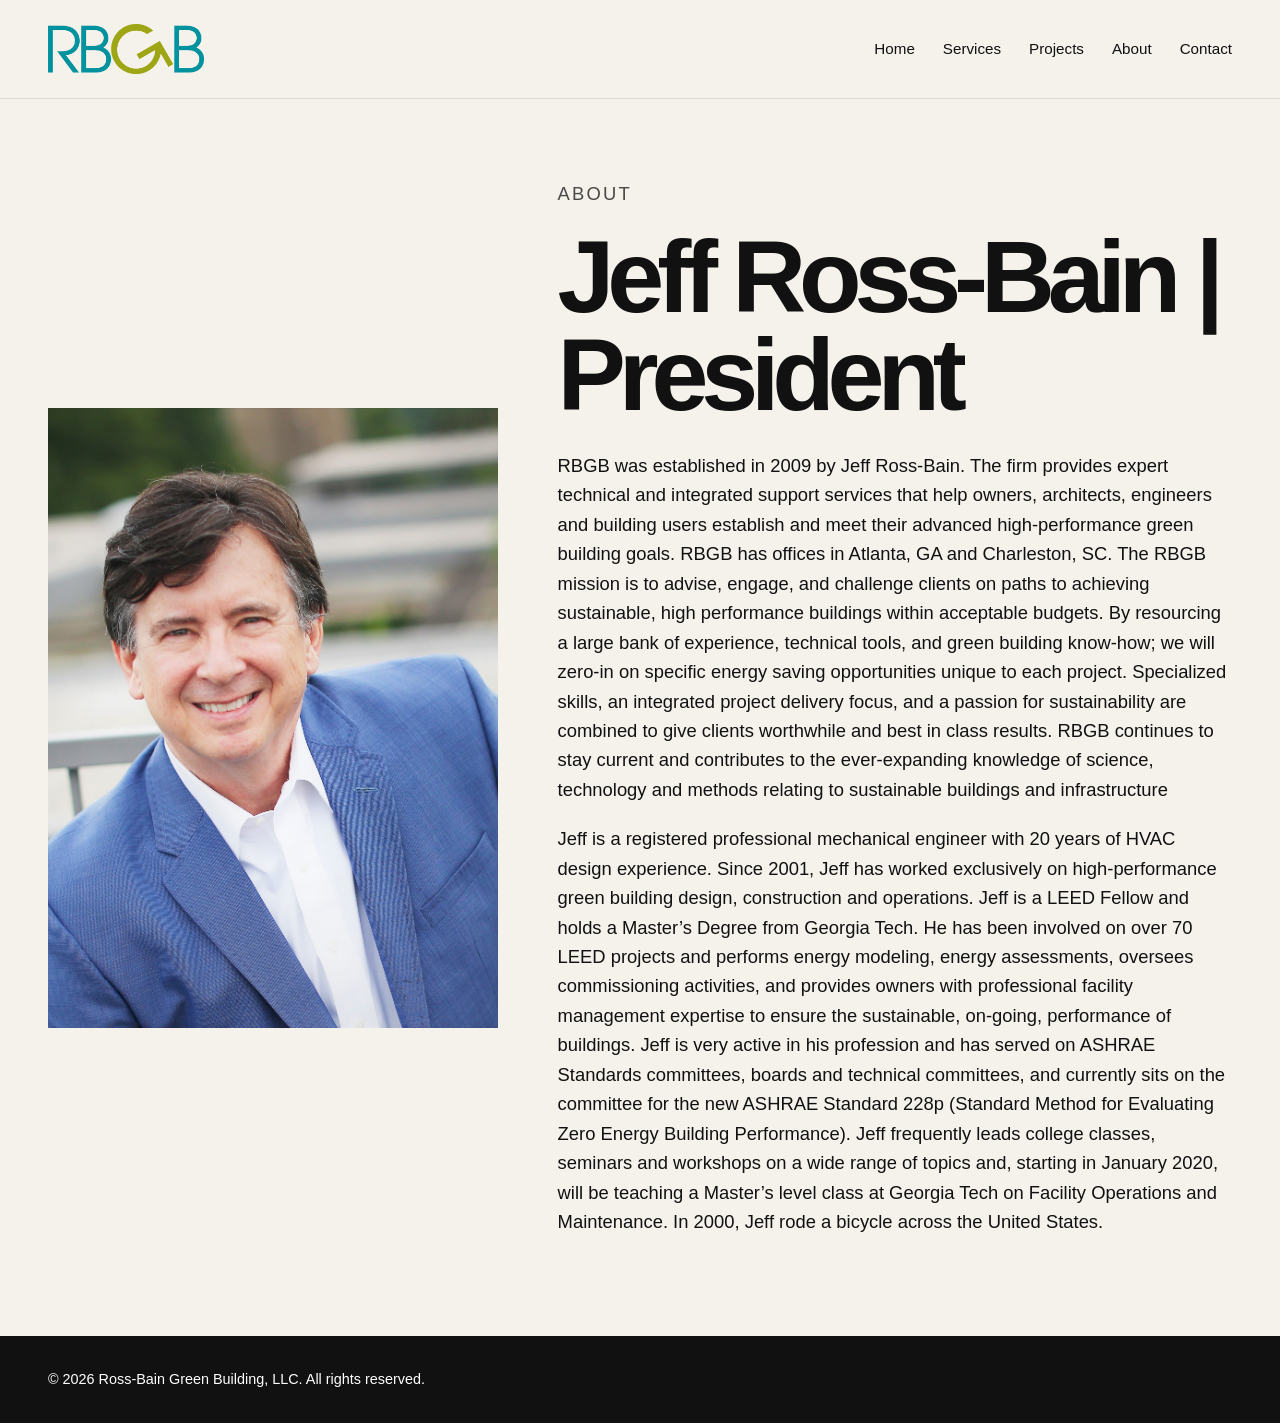
==== about.html @ 53086a94 "website v2" ====
<!DOCTYPE html>
<html lang="en">
<head>
  <meta charset="UTF-8" />
  <meta name="viewport" content="width=device-width, initial-scale=1.0" />
  <title>About | Ross-Bain Green Building, LLC</title>
  <link rel="stylesheet" href="css/style.css" />
</head>
<body>

  <header class="site-header dark-header">
    <a href="index.html" class="logo">
      <img src="assets/images/rbgb-logo.webp" alt="RBGB logo">
    </a>

    <nav class="nav">
      <a href="index.html">Home</a>

      <div class="dropdown">
        <a href="services.html">Services</a>
        <div class="dropdown-menu">
          <a href="services.html#leed">LEED Administration Plus</a>
          <a href="services.html#commissioning">Commissioning</a>
          <a href="services.html#energy-modeling">Energy Modeling</a>
          <a href="services.html#energy-audits">Energy Audits</a>
          <a href="services.html#facility-management">Sustainable Facility Management</a>
          <a href="services.html#training">Training & Workshops</a>
        </div>
      </div>

      <a href="projects.html">Projects</a>
      <a href="about.html">About</a>
      <a href="contact.html">Contact</a>
    </nav>
  </header>

  <main class="page-main">
    <section class="about-section">
      <div>
        <img src="assets/images/prof.jpg" alt="Placeholder portrait" class="about-image" />
      </div>

      <div>
        <p class="eyebrow">About</p>
        <h1>Jeff Ross-Bain | President</h1>
        <p>
          RBGB was established in 2009 by Jeff Ross-Bain. The firm provides expert technical and integrated support services that help owners, architects, engineers and building users establish and meet their advanced high-performance green building goals. RBGB has offices in Atlanta, GA and Charleston, SC.
          The RBGB mission is to advise, engage, and challenge clients on paths to achieving sustainable, high performance buildings within acceptable budgets. By resourcing a large bank of experience, technical tools, and green building know-how; we will zero-in on specific energy saving opportunities unique to each project. Specialized skills, an integrated project delivery focus, and a passion for sustainability are combined to give clients worthwhile and best in class results. RBGB continues to stay current and contributes to the ever-expanding knowledge of science, technology and methods relating to sustainable buildings and infrastructure
        </p>
        <p>
          Jeff is a registered professional mechanical engineer with 20 years of HVAC design experience.
          Since 2001, Jeff has worked exclusively on high-performance green building design, construction and operations. Jeff is a LEED Fellow and holds a Master’s Degree from Georgia Tech. He has been involved on over 70 LEED projects and performs energy modeling, energy assessments, oversees commissioning activities, and provides owners with professional facility management expertise to ensure the sustainable, on-going, performance of buildings. Jeff is very active in his profession and has served on ASHRAE Standards committees, boards and technical committees, and currently sits on the committee for the new ASHRAE Standard 228p (Standard Method for Evaluating Zero Energy Building Performance).
          Jeff frequently leads college classes, seminars and workshops on a wide range of topics and, starting in January 2020, will be teaching a Master’s level class at Georgia Tech on Facility Operations and Maintenance.
          In 2000, Jeff rode a bicycle across the United States.
        </p>
      </div>
    </section>
  </main>

  <footer>
    <p>© 2026 Ross-Bain Green Building, LLC. All rights reserved.</p>
  </footer>

</body>
</html>
---- css/style.css ----
* {
    margin: 0;
    padding: 0;
    box-sizing: border-box;
  }
  
  html {
    scroll-behavior: smooth;
  }
  
  body {
    font-family: Arial, Helvetica, sans-serif;
    color: #111;
    background: #f5f2ec;
    line-height: 1.6;
  }
  
  a {
    color: inherit;
    text-decoration: none;
  }
  
  img {
    width: 100%;
    display: block;
  }
  
  .site-header {
    position: fixed;
    top: 0;
    left: 0;
    width: 100%;
    z-index: 20;
    display: flex;
    justify-content: space-between;
    align-items: center;
    padding: 24px 48px;
    color: #fff;
    mix-blend-mode: difference;
  }
  
  .dark-header {
    position: sticky;
    color: #111;
    background: #f5f2ec;
    mix-blend-mode: normal;
    border-bottom: 1px solid rgba(0, 0, 0, 0.1);
  }
  
  .logo {
    font-size: 1rem;
    font-weight: 700;
    letter-spacing: -0.02em;
  }
  
  .nav {
    display: flex;
    align-items: center;
    gap: 28px;
    font-size: 0.95rem;
  }
  
  .nav a {
    transition: opacity 0.2s ease;
  }
  
  .nav a:hover {
    opacity: 0.6;
  }
  
  .dropdown {
    position: relative;
  }
  
  .dropdown-menu {
    position: absolute;
    top: 100%;
    left: 0;
    min-width: 260px;
    display: none;
    flex-direction: column;
    background: #111;
    color: #fff;
    padding: 16px;
    margin-top: 12px;
    gap: 10px;
    box-shadow: 0 12px 30px rgba(0,0,0,0.2);
  }
  
  .dropdown:hover .dropdown-menu {
    display: flex;
  }
  
  .dropdown-menu a {
    font-size: 0.9rem;
  }
  
  .hero-video-section {
    position: relative;
    height: 100vh;
    min-height: 700px;
    overflow: hidden;
    color: #fff;
    display: flex;
    align-items: flex-end;
  }
  
  .hero-video {
    position: absolute;
    inset: 0;
    width: 100%;
    height: 100%;
    object-fit: cover;
  }
  
  .hero-overlay {
    position: absolute;
    inset: 0;
    background: linear-gradient(
      to top,
      rgba(0, 0, 0, 0.75),
      rgba(0, 0, 0, 0.25),
      rgba(0, 0, 0, 0.2)
    );
  }
  
  .hero-content {
    position: relative;
    z-index: 2;
    max-width: 900px;
    padding: 0 48px 80px;
  }
  
  .eyebrow {
    text-transform: uppercase;
    letter-spacing: 0.12em;
    font-size: 0.8rem;
    margin-bottom: 16px;
    opacity: 0.75;
  }
  
  .hero-content h1,
  .page-hero h1,
  .about-section h1 {
    font-size: clamp(3rem, 8vw, 7.5rem);
    line-height: 0.95;
    letter-spacing: -0.07em;
    margin-bottom: 28px;
  }
  
  .hero-content p {
    max-width: 620px;
    font-size: 1.15rem;
    margin-bottom: 28px;
  }
  
  .button {
    display: inline-block;
    padding: 14px 22px;
    border: 1px solid #fff;
    border-radius: 999px;
    transition: all 0.2s ease;
  }
  
  .button:hover {
    background: #fff;
    color: #111;
  }
  
  .intro-section {
    display: grid;
    grid-template-columns: 1.3fr 1fr;
    gap: 60px;
    padding: 120px 48px;
    background: #f5f2ec;
  }
  
  .intro-section h2 {
    font-size: clamp(2.4rem, 5vw, 5.5rem);
    line-height: 0.95;
    letter-spacing: -0.06em;
  }
  
  .intro-section p {
    font-size: 1.25rem;
    max-width: 560px;
  }
  
  .feature-grid {
    display: grid;
    grid-template-columns: repeat(3, 1fr);
    gap: 1px;
    background: #111;
  }
  
  .feature-grid article {
    background: #e8e0d2;
    padding: 48px;
    min-height: 280px;
  }
  
  .feature-grid h3 {
    font-size: 1.8rem;
    margin-bottom: 16px;
    letter-spacing: -0.04em;
  }
  
  .page-main {
    padding: 80px 48px;
  }
  
  .page-hero {
    padding: 80px 0 70px;
    max-width: 1100px;
  }
  
  .services-list {
    display: grid;
    gap: 1px;
    background: #111;
  }
  
  .services-list article {
    background: #f5f2ec;
    padding: 48px 0;
    display: grid;
    grid-template-columns: 0.8fr 1.2fr;
    gap: 60px;
    border-bottom: 1px solid rgba(0,0,0,0.1);
  }
  
  .services-list h2 {
    font-size: clamp(2rem, 4vw, 4rem);
    line-height: 1;
    letter-spacing: -0.05em;
  }
  
  .services-list p {
    font-size: 1.1rem;
    max-width: 680px;
  }
  
  .project-grid {
    display: grid;
    gap: 36px;
  }
  
  .project-card {
    display: grid;
    grid-template-columns: 1.1fr 0.9fr;
    gap: 40px;
    align-items: center;
    padding-bottom: 48px;
    border-bottom: 1px solid rgba(0,0,0,0.12);
  }
  
  .project-card img {
    height: 460px;
    object-fit: cover;
  }
  
  .project-card h2 {
    font-size: clamp(2rem, 4vw, 4.5rem);
    line-height: 1;
    letter-spacing: -0.05em;
    margin-bottom: 20px;
  }
  
  .about-section {
    min-height: calc(100vh - 160px);
    display: grid;
    grid-template-columns: 0.8fr 1.2fr;
    gap: 60px;
    align-items: center;
  }
  
  .about-image {
    height: 620px;
    object-fit: cover;
  }
  
  .about-section p {
    font-size: 1.15rem;
    max-width: 700px;
    margin-bottom: 20px;
  }
  
  .contact-grid {
    display: grid;
    grid-template-columns: 0.8fr 1.2fr;
    gap: 60px;
    align-items: start;
  }
  
  .contact-grid h2 {
    font-size: 2rem;
    margin-bottom: 24px;
  }
  
  .contact-grid p {
    margin-bottom: 12px;
    font-size: 1.05rem;
  }
  
  .map-wrapper {
    overflow: hidden;
    border-radius: 24px;
  }
  
  footer {
    padding: 32px 48px;
    font-size: 0.9rem;
    background: #111;
    color: #fff;
  }
  
  @media (max-width: 900px) {
    .site-header {
      position: absolute;
      padding: 20px;
      flex-direction: column;
      align-items: flex-start;
      gap: 16px;
      mix-blend-mode: normal;
    }
  
    .nav {
      flex-wrap: wrap;
      gap: 16px;
    }
  
    .hero-content {
      padding: 0 24px 60px;
    }
  
    .intro-section,
    .services-list article,
    .project-card,
    .about-section,
    .contact-grid {
      grid-template-columns: 1fr;
    }
  
    .intro-section,
    .page-main {
      padding-left: 24px;
      padding-right: 24px;
    }
  
    .feature-grid {
      grid-template-columns: 1fr;
    }
  
    .project-card img,
    .about-image {
      height: 340px;
    }
  }

  .logo img {
    height: 50px;
    width: auto;
    display: block;
  }
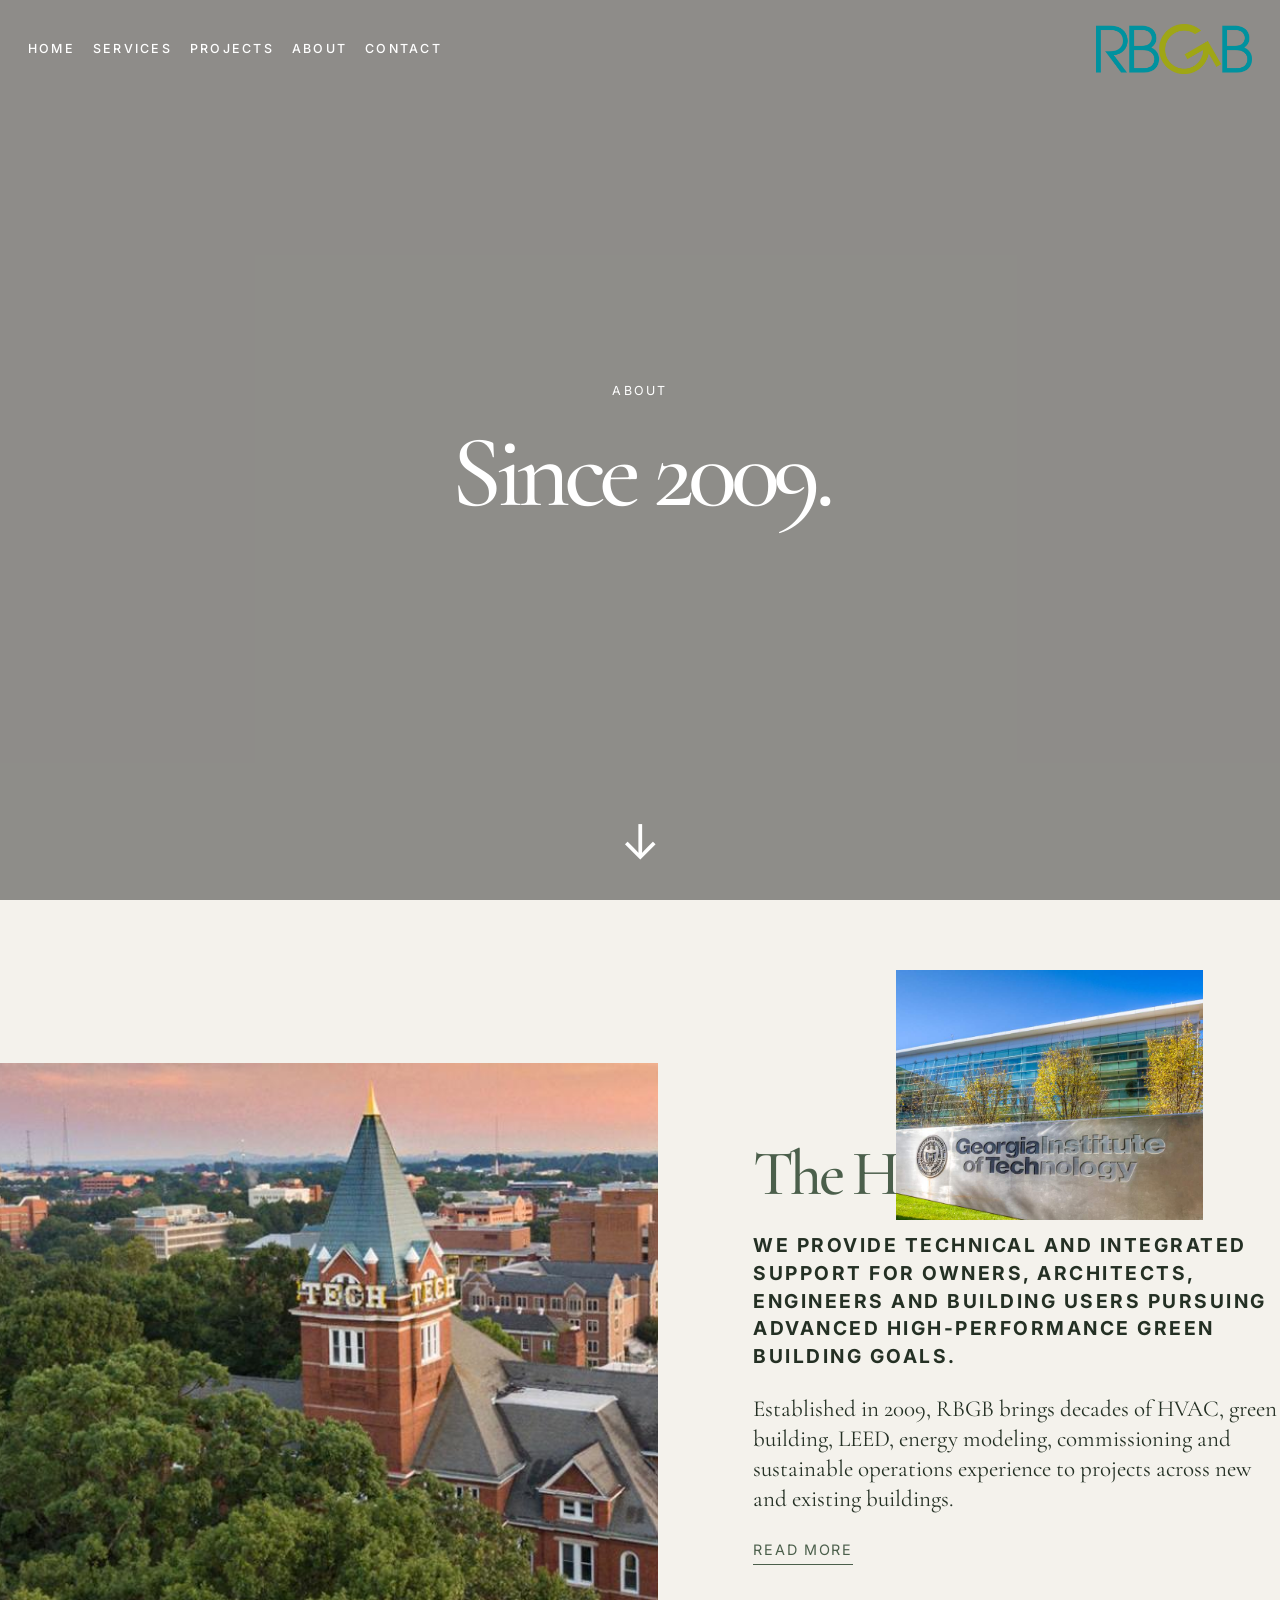
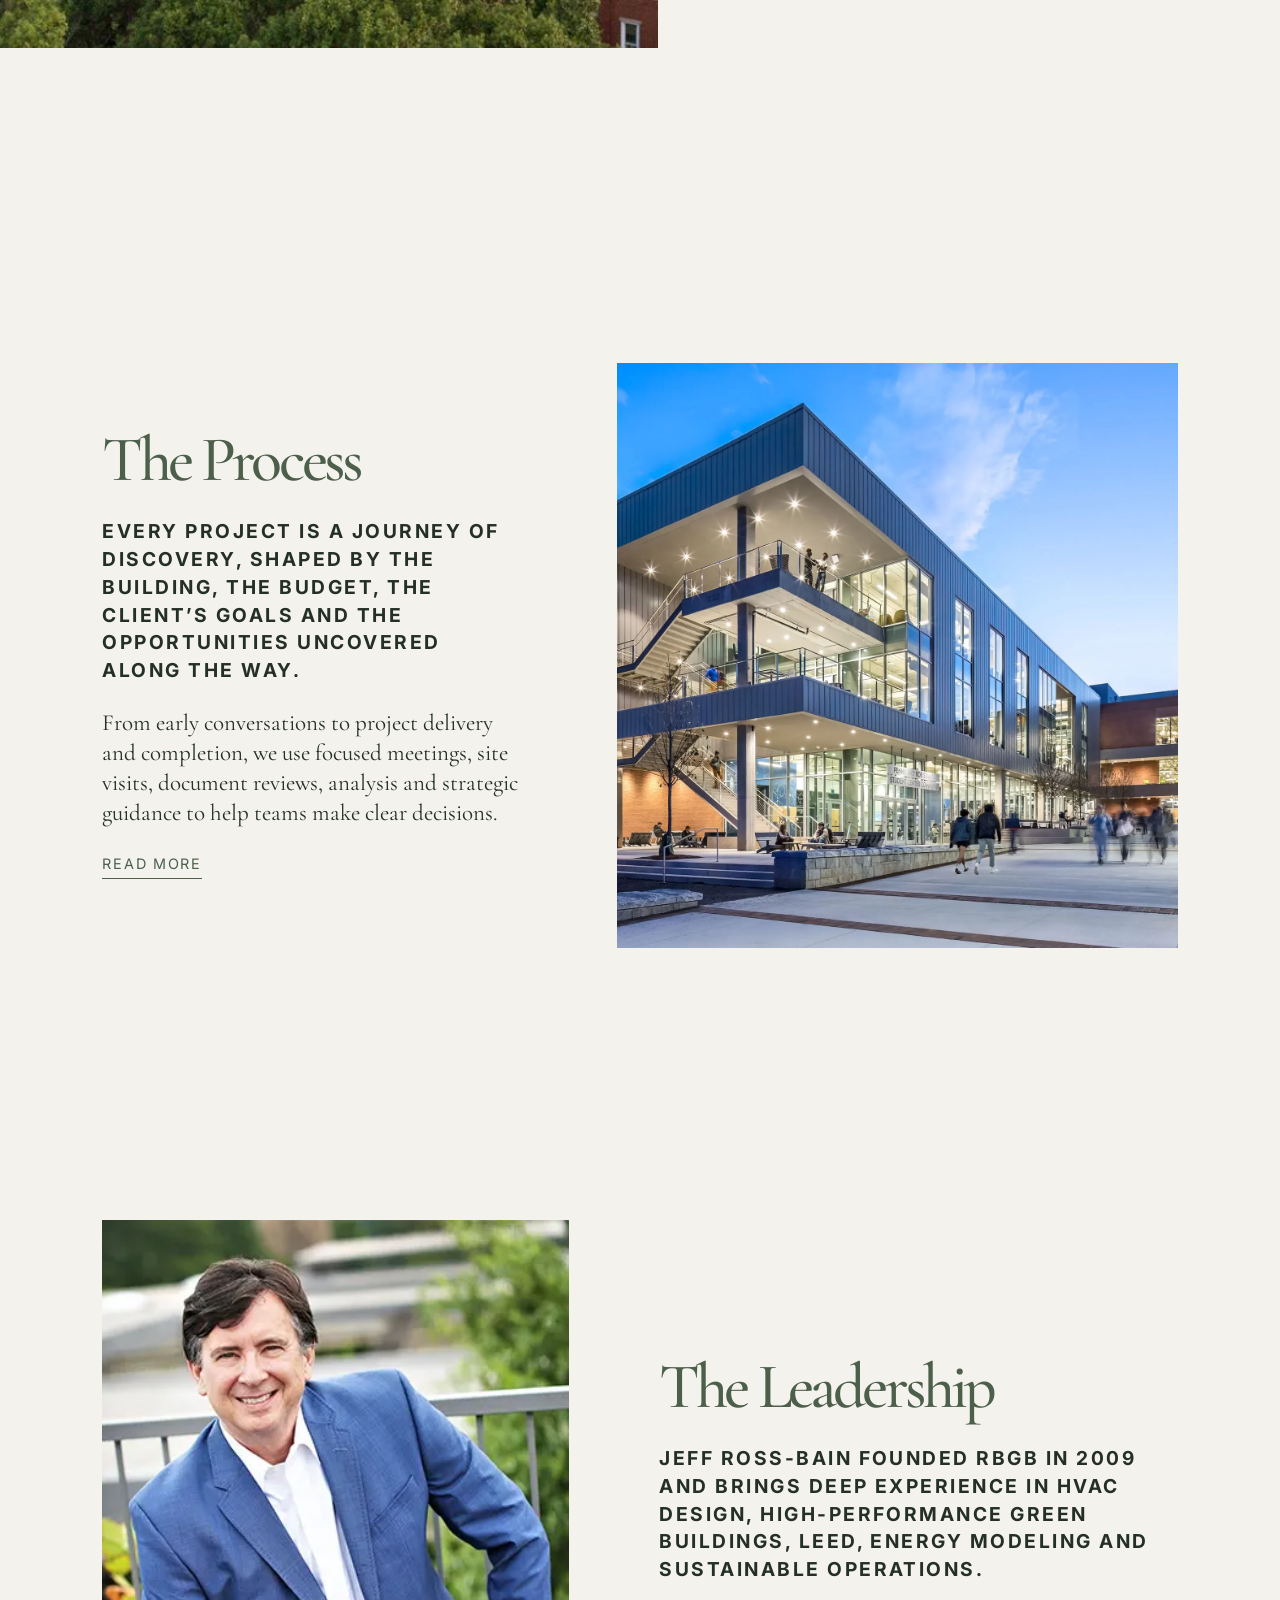
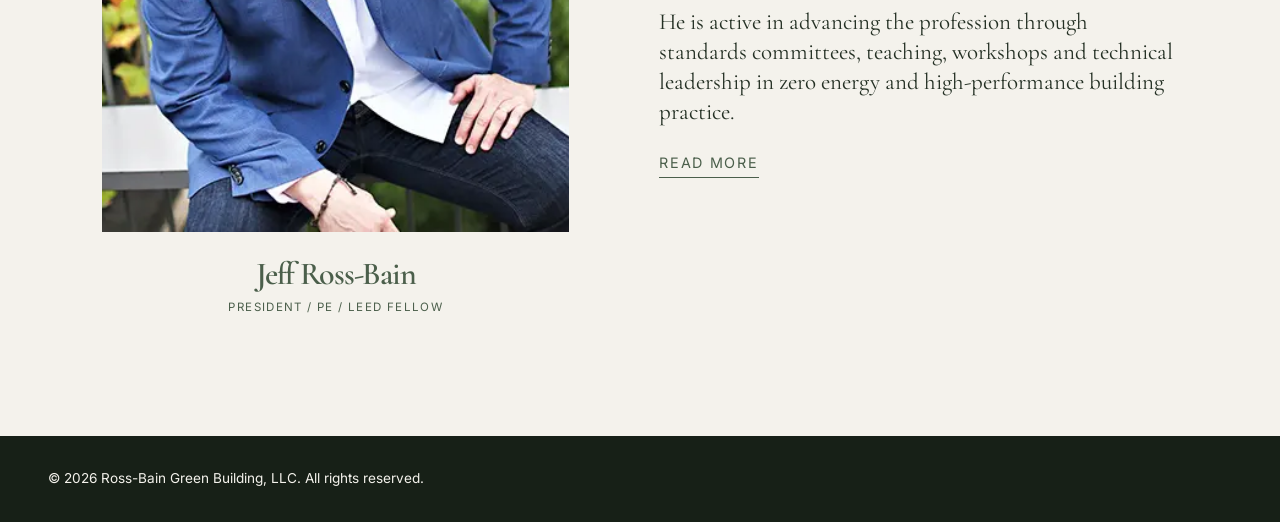
==== commit 47bb85f5: "Update about page" ====
--- a/about.html
+++ b/about.html
@@ -3,63 +3,268 @@
 <head>
   <meta charset="UTF-8" />
   <meta name="viewport" content="width=device-width, initial-scale=1.0" />
-  <title>About | Ross-Bain Green Building, LLC</title>
+
+  <title>About | RBGB</title>
+
   <link rel="stylesheet" href="css/style.css" />
+
+  <link rel="preconnect" href="https://fonts.googleapis.com">
+  <link rel="preconnect" href="https://fonts.gstatic.com" crossorigin>
+  <link href="https://fonts.googleapis.com/css2?family=Cormorant+Garamond:wght@400;500;600&family=Inter:wght@400;500;600&display=swap" rel="stylesheet">
 </head>
+
 <body>
 
-  <header class="site-header dark-header">
+  <!-- SAME HEADER AS HOME -->
+  <header class="home-header">
+    <nav class="home-nav">
+      <a href="index.html">Home</a>
+      <a href="services.html">Services</a>
+      <a href="projects.html">Projects</a>
+      <a href="about.html" class="active-nav">About</a>
+      <a href="contact.html">Contact</a>
+    </nav>
+
     <a href="index.html" class="logo">
       <img src="assets/images/rbgb-logo.webp" alt="RBGB logo">
     </a>
-
-    <nav class="nav">
-      <a href="index.html">Home</a>
-
-      <div class="dropdown">
-        <a href="services.html">Services</a>
-        <div class="dropdown-menu">
-          <a href="services.html#leed">LEED Administration Plus</a>
-          <a href="services.html#commissioning">Commissioning</a>
-          <a href="services.html#energy-modeling">Energy Modeling</a>
-          <a href="services.html#energy-audits">Energy Audits</a>
-          <a href="services.html#facility-management">Sustainable Facility Management</a>
-          <a href="services.html#training">Training & Workshops</a>
+  </header>
+
+
+  <main>
+
+    <!-- HERO VIDEO SECTION -->
+    <section class="about-hero" id="top">
+      <video autoplay muted loop playsinline class="hero-video">
+        <source src="assets/videos/officeview2.mp4" type="video/mp4" />
+      </video>
+
+      <div class="hero-dark-overlay"></div>
+
+      <div class="about-hero-title">
+        <p class="section-kicker hero-kicker">About</p>
+        <h1>Since 2009.</h1>
+      </div>
+
+      <a href="#about-history" class="scroll-arrow" aria-label="Scroll down">
+        ↓
+      </a>
+    </section>
+
+
+    <!-- HISTORY SECTION -->
+    <section class="about-editorial-section" id="about-history">
+      <div class="about-large-image">
+        <img src="assets/images/main-campus.jpg" alt="Office or building consulting placeholder">
+      </div>
+
+      <div class="about-small-image">
+        <img src="assets/images/visit-tech.png" alt="Team collaboration placeholder">
+      </div>
+
+      <div class="about-copy-block">
+        <button class="about-heading-button" data-modal="modal-history">
+          <h2>The History</h2>
+        </button>
+
+        <p class="about-bold-text">
+          We provide technical and integrated support for owners, architects, engineers and building users pursuing advanced high-performance green building goals.
+        </p>
+
+        <p>
+          Established in 2009, RBGB brings decades of HVAC, green building, LEED, energy modeling, commissioning and sustainable operations experience to projects across new and existing buildings.
+        </p>
+
+        <button class="text-link-button" data-modal="modal-history">Read more</button>
+      </div>
+    </section>
+
+
+    <!-- PROCESS SECTION -->
+    <section class="about-editorial-section reverse" id="about-process">
+      <div class="about-large-image">
+        <img src="assets/images/georgia-tech-campus-center-cooper-carry-architecture-exterior-night-view-2880x1440.webp" alt="Workshop or building review placeholder">
+      </div>
+
+      <div class="about-copy-block">
+        <button class="about-heading-button" data-modal="modal-process">
+          <h2>The Process</h2>
+        </button>
+
+        <p class="about-bold-text">
+          Every project is a journey of discovery, shaped by the building, the budget, the client’s goals and the opportunities uncovered along the way.
+        </p>
+
+        <p>
+          From early conversations to project delivery and completion, we use focused meetings, site visits, document reviews, analysis and strategic guidance to help teams make clear decisions.
+        </p>
+
+        <button class="text-link-button" data-modal="modal-process">Read more</button>
+      </div>
+    </section>
+
+
+    <!-- LEADERSHIP SECTION -->
+    <section class="about-leadership-section" id="about-leadership">
+      <div class="leadership-image-card">
+        <button class="leadership-image-button" data-modal="modal-leadership">
+          <img src="assets/images/jeff-ross-bain-2-compressed.webp" alt="Leadership portrait placeholder">
+        </button>
+
+        <div class="leadership-caption">
+          <h3>Jeff Ross-Bain</h3>
+          <p>President / PE / LEED Fellow</p>
         </div>
       </div>
 
-      <a href="projects.html">Projects</a>
-      <a href="about.html">About</a>
-      <a href="contact.html">Contact</a>
-    </nav>
-  </header>
-
-  <main class="page-main">
-    <section class="about-section">
-      <div>
-        <img src="assets/images/prof.jpg" alt="Placeholder portrait" class="about-image" />
-      </div>
-
-      <div>
-        <p class="eyebrow">About</p>
-        <h1>Jeff Ross-Bain | President</h1>
+      <div class="about-copy-block leadership-copy">
+        <button class="about-heading-button" data-modal="modal-leadership">
+          <h2>The Leadership</h2>
+        </button>
+
+        <p class="about-bold-text">
+          Jeff Ross-Bain founded RBGB in 2009 and brings deep experience in HVAC design, high-performance green buildings, LEED, energy modeling and sustainable operations.
+        </p>
+
         <p>
-          RBGB was established in 2009 by Jeff Ross-Bain. The firm provides expert technical and integrated support services that help owners, architects, engineers and building users establish and meet their advanced high-performance green building goals. RBGB has offices in Atlanta, GA and Charleston, SC.
-          The RBGB mission is to advise, engage, and challenge clients on paths to achieving sustainable, high performance buildings within acceptable budgets. By resourcing a large bank of experience, technical tools, and green building know-how; we will zero-in on specific energy saving opportunities unique to each project. Specialized skills, an integrated project delivery focus, and a passion for sustainability are combined to give clients worthwhile and best in class results. RBGB continues to stay current and contributes to the ever-expanding knowledge of science, technology and methods relating to sustainable buildings and infrastructure
-        </p>
-        <p>
-          Jeff is a registered professional mechanical engineer with 20 years of HVAC design experience.
-          Since 2001, Jeff has worked exclusively on high-performance green building design, construction and operations. Jeff is a LEED Fellow and holds a Master’s Degree from Georgia Tech. He has been involved on over 70 LEED projects and performs energy modeling, energy assessments, oversees commissioning activities, and provides owners with professional facility management expertise to ensure the sustainable, on-going, performance of buildings. Jeff is very active in his profession and has served on ASHRAE Standards committees, boards and technical committees, and currently sits on the committee for the new ASHRAE Standard 228p (Standard Method for Evaluating Zero Energy Building Performance).
-          Jeff frequently leads college classes, seminars and workshops on a wide range of topics and, starting in January 2020, will be teaching a Master’s level class at Georgia Tech on Facility Operations and Maintenance.
-          In 2000, Jeff rode a bicycle across the United States.
-        </p>
-      </div>
-    </section>
+          He is active in advancing the profession through standards committees, teaching, workshops and technical leadership in zero energy and high-performance building practice.
+        </p>
+
+        <button class="text-link-button" data-modal="modal-leadership">Read more</button>
+      </div>
+    </section>
+
   </main>
+
+
+  <!-- HISTORY MODAL -->
+  <div class="service-modal" id="modal-history">
+    <div class="modal-panel">
+      <button class="modal-close">×</button>
+
+      <h2>The History</h2>
+
+      <p>
+        RBGB was established in 2009 by Jeff Ross-Bain. The firm provides expert technical and integrated support services that help owners, architects, engineers and building users establish and meet their advanced high-performance green building goals. RBGB has offices in Atlanta, GA and Charleston, SC.
+      </p>
+
+      <p>
+        Jeff Ross-Bain has over 30 years of experience in commercial and industrial HVAC design and applications. Since 2001, Jeff has worked exclusively in the field of high-performance green buildings.
+      </p>
+
+      <p>
+        Jeff is very active in the advancement of his industry and recently stepped down from an 8-year stint as the Working Group Chair and a Voting Member for ASHRAE Standard 189.1: Standard for the Design of High-Performance Green Buildings, and was a Board Member of the Green Chamber of the South. Jeff is currently teaching a Master’s Level course, Operations and Maintenance, at the Georgia Tech School of Building Construction.
+      </p>
+
+      <p>
+        Jeff and his team have been involved in over 80 LEED registered or certified projects, have had direct administrative control and provided energy simulations for LEED Certified, Silver, Gold, and Platinum buildings. Furthermore, RBGB has conducted numerous energy and water audits, provides new and existing building commissioning services, consults across the gamut of sustainable building issues, provides sustainable facility management services, and regularly leads college classes, conducts workshops and delivers talks on a wide range of green building topics.
+      </p>
+
+      <p>
+        The RBGB mission is to advise, engage, and challenge clients on paths to achieving sustainable, high-performance buildings within acceptable budgets. By resourcing a large bank of experience, technical tools, and green building know-how, we zero in on specific energy-saving opportunities unique to each project.
+      </p>
+
+      <p>
+        Specialized skills, an integrated project delivery focus, and a passion for sustainability are combined to give clients worthwhile and best-in-class results. RBGB continues to stay current and contributes to the expanding knowledge of science, technology and methods relating to sustainable buildings and infrastructure.
+      </p>
+    </div>
+  </div>
+
+
+  <!-- PROCESS MODAL -->
+  <div class="service-modal" id="modal-process">
+    <div class="modal-panel">
+      <button class="modal-close">×</button>
+
+      <h2>The Process</h2>
+
+      <p>
+        Be it delivery of a LEED Platinum building, conducting an energy audit, commissioning of systems, building a strategic energy model, developing sustainable facility operation plans, or exploring a blue-sky possibility, we engage in a dynamic process and, as Lewis and Clarke put it, are on “a journey of discovery.”
+      </p>
+
+      <p>
+        All projects are unique and offer unique challenges and opportunities — some well-defined, others unknown. The goal is to make the building function as best as possible, within budget, and to optimize overall performance.
+      </p>
+
+      <p>
+        We are always available to discuss your project and find out how we can partner with you in creative ways to meet your goals.
+      </p>
+
+      <h3>I. Preliminary Steps</h3>
+
+      <p>
+        Before any formal agreement, we discuss the project with the client to understand the project scope, goals and budget. A scope of work and fee structure is then prepared for client review and acceptance.
+      </p>
+
+      <p>
+        Once agreed, a formal Letter Agreement for Professional Services is prepared for signing and the project is ready to start.
+      </p>
+
+      <h3>II. Project Delivery</h3>
+
+      <p>
+        Through strategic steps such as focused meetings, site visits, document reviews, visioning sessions and other discovery efforts, we gain a deep understanding of the project and the client goals. This early phase is where many creative ideas emerge from the project team.
+      </p>
+
+      <p>
+        These ideas and strategies can be assessed for feasibility through calculation or energy simulation. Throughout the project, opportunities arise that can redefine the project goals. When possible, RBGB analyzes these ideas for relative impact and feasibility and brings clear, useful information to the client to support decision-making.
+      </p>
+
+      <p>
+        As the project objectives mature, the project team gets clear direction on how to proceed, and the nuts and bolts of the project delivery are implemented. This phase involves typical design and research processes, preparation of final documentation, and reporting the findings to the client.
+      </p>
+
+      <p>
+        These principles, in various forms, apply to new construction and major renovations, as well as energy audits, commissioning, or sustainable facility management projects.
+      </p>
+
+      <h3>III. Project Completion</h3>
+
+      <p>
+        For many projects, completed deliverables make closeout clear and well-defined; a LEED plaque, for example. However, for projects where a study or investigation took place, our involvement does not end at report delivery. We remain available for discussion, queries and further consultation if necessary.
+      </p>
+    </div>
+  </div>
+
+
+  <!-- LEADERSHIP MODAL -->
+  <div class="service-modal" id="modal-leadership">
+    <div class="modal-panel">
+      <button class="modal-close">×</button>
+
+      <h2>The Leadership</h2>
+
+      <p>
+        Jeff Ross-Bain is the President of Ross-Bain Green Building and founded the company in January 2009. Jeff is a registered professional mechanical engineer with 20 years of HVAC design experience.
+      </p>
+
+      <p>
+        Since 2001, Jeff has worked exclusively on high-performance green building design, construction and operations. Jeff is a LEED Fellow and holds a Master’s Degree from Georgia Tech.
+      </p>
+
+      <p>
+        He has been involved on over 70 LEED projects and performs energy modeling, energy assessments, oversees commissioning activities, and provides owners with professional facility management expertise to ensure the sustainable, ongoing performance of buildings.
+      </p>
+
+      <p>
+        Jeff is very active in his profession and has served on ASHRAE Standards committees, boards and technical committees, and currently sits on the committee for the new ASHRAE Standard 228p, Standard Method for Evaluating Zero Energy Building Performance.
+      </p>
+
+      <p>
+        Jeff frequently leads college classes, seminars and workshops on a wide range of topics and, starting in January 2020, will be teaching a Master’s level class at Georgia Tech on Facility Operations and Maintenance.
+      </p>
+
+      <p>
+        In 2000, Jeff rode a bicycle across the United States.
+      </p>
+    </div>
+  </div>
+
 
   <footer>
     <p>© 2026 Ross-Bain Green Building, LLC. All rights reserved.</p>
   </footer>
 
+  <script src="js/script.js"></script>
 </body>
 </html>
--- a/css/style.css
+++ b/css/style.css
@@ -36,7 +36,7 @@
     align-items: center;
     padding: 24px 48px;
     color: #fff;
-    mix-blend-mode: difference;
+    mix-blend-mode: normal;
   }
   
   .dark-header {
@@ -361,4 +361,1154 @@
     height: 50px;
     width: auto;
     display: block;
-  }+  }
+
+  /* ================================
+   HOME PAGE — HEATHERWICK-STYLE
+================================ */
+
+body {
+  font-family: "Inter", Arial, sans-serif;
+  background: #f4f2ec;
+  color: #172017;
+}
+
+.home-header {
+  position: fixed;
+  top: 0;
+  left: 0;
+  width: 100%;
+  z-index: 50;
+  display: flex;
+  justify-content: space-between;
+  align-items: center;
+  padding: 24px 28px;
+  color: #fff;
+  mix-blend-mode: normal;
+  pointer-events: none;
+}
+
+.home-nav,
+.home-logo {
+  pointer-events: auto;
+}
+
+.home-nav {
+  display: flex;
+  gap: 18px;
+  align-items: center;
+}
+
+.home-nav a,
+.home-logo {
+  font-size: 0.78rem;
+  text-transform: uppercase;
+  letter-spacing: 0.18em;
+  font-weight: 500;
+}
+
+.home-nav a:hover,
+.home-logo:hover {
+  opacity: 1;
+}
+
+.home-hero {
+  position: relative;
+  height: 100vh;
+  min-height: 720px;
+  overflow: hidden;
+  display: grid;
+  place-items: center;
+  color: #fff;
+}
+
+.hero-video {
+  position: absolute;
+  inset: 0;
+  width: 100%;
+  height: 100%;
+  object-fit: cover;
+}
+
+.hero-dark-overlay {
+  position: absolute;
+  inset: 0;
+  background: rgba(0, 0, 0, 0.42);
+  z-index: 1;
+}
+
+.hero-title-wrap {
+  position: relative;
+  z-index: 2;
+  text-align: center;
+  width: min(92vw, 1200px);
+  padding: 0 24px;
+}
+
+.rotating-title {
+  position: relative;
+  min-height: 130px;
+  font-family: "Cormorant Garamond", Georgia, serif;
+  font-size: clamp(3.5rem, 8vw, 8rem);
+  font-weight: 500;
+  line-height: 0.95;
+  letter-spacing: -0.055em;
+}
+
+.title-line {
+  position: absolute;
+  inset: 0;
+  display: grid;
+  place-items: center;
+  opacity: 0;
+  transform: translateY(18px);
+  filter: blur(6px);
+  transition:
+    opacity 900ms ease,
+    transform 900ms ease,
+    filter 900ms ease;
+}
+
+.title-line.active {
+  opacity: 1;
+  transform: translateY(0);
+  filter: blur(0);
+}
+
+.scroll-arrow {
+  position: absolute;
+  left: 50%;
+  bottom: 34px;
+  transform: translateX(-50%);
+  z-index: 3;
+  color: #fff;
+  font-size: 3rem;
+  line-height: 1;
+  animation: bounceArrow 1.5s infinite;
+}
+
+@keyframes bounceArrow {
+  0%, 100% {
+    transform: translate(-50%, 0);
+  }
+
+  50% {
+    transform: translate(-50%, 12px);
+  }
+}
+
+
+/* Editorial image + text sections */
+
+.editorial-section {
+  min-height: 100vh;
+  display: grid;
+  grid-template-columns: 0.95fr 1.05fr;
+  gap: 80px;
+  align-items: center;
+  padding: 110px 48px;
+  background: #f4f2ec;
+}
+
+.editorial-section.reverse {
+  grid-template-columns: 1.05fr 0.95fr;
+}
+
+.editorial-text {
+  max-width: 620px;
+  justify-self: center;
+}
+
+.editorial-text h2 {
+  font-family: "Cormorant Garamond", Georgia, serif;
+  font-size: clamp(2.4rem, 4.4vw, 4.7rem);
+  line-height: 0.98;
+  font-weight: 500;
+  letter-spacing: -0.055em;
+  color: #4b5f4b;
+}
+
+.editorial-text p {
+  margin-top: 26px;
+  font-size: 1.05rem;
+  color: #4b5f4b;
+}
+
+.editorial-image img {
+  width: 100%;
+  height: 72vh;
+  object-fit: cover;
+}
+
+
+/* Crayon-style underline */
+
+.crayon-underline {
+  text-decoration: none;
+  background-image: url("data:image/svg+xml,%3Csvg width='180' height='12' viewBox='0 0 180 12' xmlns='http://www.w3.org/2000/svg'%3E%3Cfilter id='noise'%3E%3CfeTurbulence type='fractalNoise' baseFrequency='0.9' numOctaves='3' stitchTiles='stitch'/%3E%3CfeColorMatrix type='saturate' values='0'/%3E%3CfeComponentTransfer%3E%3CfeFuncA type='table' tableValues='0 .25 .55 .85 1'/%3E%3C/feComponentTransfer%3E%3C/filter%3E%3Crect x='0' y='4' width='180' height='4' fill='%234b5f4b' opacity='.9' filter='url(%23noise)'/%3E%3Crect x='0' y='5.5' width='180' height='1.5' fill='%234b5f4b' opacity='.65'/%3E%3C/svg%3E");
+  background-repeat: repeat-x;
+  background-size: 180px 12px;
+  background-position: 0 0.93em;
+}
+
+/* Services preview */
+
+.home-services-preview {
+  padding: 120px 48px;
+  background: #ebe7dc;
+}
+
+.section-kicker {
+  text-align: center;
+  text-transform: uppercase;
+  letter-spacing: 0.18em;
+  font-size: 0.78rem;
+  margin-bottom: 52px;
+  color: #4b5f4b;
+}
+
+.service-preview-grid {
+  display: grid;
+  grid-template-columns: repeat(3, 1fr);
+  border-top: 2px solid rgba(75, 95, 75, 0.45);
+  border-left: 2px solid rgba(75, 95, 75, 0.45);
+}
+
+.service-preview-grid a {
+  min-height: 180px;
+  padding: 32px;
+  display: flex;
+  align-items: flex-end;
+  border-right: 2px solid rgba(75, 95, 75, 0.45);
+  border-bottom: 2px solid rgba(75, 95, 75, 0.45);
+  font-family: "Cormorant Garamond", Georgia, serif;
+  font-size: clamp(1.8rem, 3vw, 3.1rem);
+  line-height: 1;
+  letter-spacing: -0.04em;
+  color: #4b5f4b;
+  transition: background 0.25s ease, color 0.25s ease;
+}
+
+.service-preview-grid a:hover {
+  background: #4b5f4b;
+  color: #f4f2ec;
+}
+
+
+/* Organizations horizontal scroll */
+
+.organizations-section {
+  padding: 110px 0 130px;
+  background: #f4f2ec;
+  overflow: hidden;
+}
+
+.organizations-section h2 {
+  text-align: center;
+  font-family: "Cormorant Garamond", Georgia, serif;
+  font-size: clamp(2.2rem, 4vw, 4rem);
+  font-weight: 500;
+  letter-spacing: -0.04em;
+  color: #4b5f4b;
+  margin-bottom: 70px;
+}
+
+.logo-marquee {
+  width: 100%;
+  overflow: hidden;
+}
+
+.logo-track {
+  display: flex;
+  gap: 48px;
+  width: max-content;
+  animation: logoScroll 28s linear infinite;
+}
+
+.logo-marquee:hover .logo-track {
+  animation-play-state: paused;
+}
+
+.client-logo {
+  display: flex;
+  align-items: center;
+  justify-content: center;
+  min-width: 220px;
+  height: 110px;
+  padding: 20px;
+  overflow: visible;
+  background: transparent;
+  border: none;
+  border-radius: 0;
+  box-shadow: none;
+}
+
+.client-logo img {
+  max-width: 220px;
+  max-height: 110px;
+  width: auto;
+  height: auto;
+  object-fit: contain;
+  display: block;
+}
+
+@keyframes logoScroll {
+  from {
+    transform: translateX(0);
+  }
+
+  to {
+    transform: translateX(-50%);
+  }
+}
+
+
+/* Footer adjustment */
+
+footer {
+  padding: 32px 48px;
+  background: #172017;
+  color: #f4f2ec;
+  font-size: 0.85rem;
+}
+
+
+/* Responsive */
+
+@media (max-width: 900px) {
+  .home-header {
+    align-items: flex-start;
+    gap: 16px;
+    padding: 20px;
+  }
+
+  .home-nav {
+    flex-wrap: wrap;
+    max-width: 70%;
+    gap: 12px;
+  }
+
+  .home-logo {
+    text-align: right;
+  }
+
+  .rotating-title {
+    min-height: 220px;
+    font-size: clamp(3rem, 16vw, 5.5rem);
+  }
+
+  .editorial-section,
+  .editorial-section.reverse {
+    grid-template-columns: 1fr;
+    gap: 42px;
+    padding: 90px 24px;
+  }
+
+  .editorial-image img {
+    height: 430px;
+  }
+
+  .service-preview-grid {
+    grid-template-columns: 1fr;
+  }
+
+  .home-services-preview {
+    padding: 90px 24px;
+  }
+}
+
+/* ================================
+   SERVICES PAGE — STUDIO STYLE
+================================ */
+
+.inner-header {
+  color: #172017;
+  mix-blend-mode: normal;
+  background: transparent;
+}
+
+.inner-header .home-nav a,
+.inner-header .home-logo {
+  color: #172017;
+}
+
+.active-nav {
+  font-weight: 700;
+}
+
+.services-landing {
+  position: relative;
+  min-height: 100vh;
+  padding: 130px 28px 90px;
+  background: #f4f2ec;
+  display: grid;
+  grid-template-columns: 1.1fr 0.35fr 0.9fr;
+  grid-template-rows: auto 1fr;
+  column-gap: 70px;
+  align-items: center;
+}
+
+.services-landing-large {
+  grid-column: 1 / 2;
+  grid-row: 1 / 3;
+  align-self: center;
+}
+
+.services-landing-large img {
+  width: 100%;
+  height: 64vh;
+  object-fit: cover;
+}
+
+.services-landing-small {
+  grid-column: 3 / 4;
+  grid-row: 1 / 2;
+  justify-self: end;
+  align-self: start;
+  width: 52%;
+}
+
+.services-landing-small img {
+  width: 100%;
+  height: 260px;
+  object-fit: cover;
+}
+
+.services-landing-copy {
+  grid-column: 3 / 4;
+  grid-row: 2 / 3;
+  max-width: 620px;
+  align-self: center;
+}
+
+.left-kicker {
+  text-align: left;
+  margin-bottom: 28px;
+}
+
+.services-landing-copy h1 {
+  font-family: "Inter", Arial, sans-serif;
+  text-transform: uppercase;
+  letter-spacing: 0.12em;
+  font-size: clamp(1.5rem, 2.4vw, 2.5rem);
+  line-height: 1.35;
+  color: #4b5f4b;
+  margin-bottom: 28px;
+  font-weight: 700;
+}
+
+.services-landing-copy p {
+  font-family: "Cormorant Garamond", Georgia, serif;
+  font-size: clamp(1.45rem, 2vw, 2rem);
+  line-height: 1.25;
+  color: #4b5f4b;
+}
+
+
+/* Individual service rows */
+
+.service-detail-section {
+  min-height: 92vh;
+  padding: 105px 48px;
+  background: #f4f2ec;
+  display: grid;
+  grid-template-columns: 1.05fr 0.95fr;
+  gap: 80px;
+  align-items: center;
+  scroll-margin-top: 90px;
+}
+
+.service-detail-section.reverse {
+  grid-template-columns: 0.95fr 1.05fr;
+}
+
+.service-detail-section.reverse .service-image-button {
+  order: 2;
+}
+
+.service-detail-section.reverse .service-detail-copy {
+  order: 1;
+}
+
+.service-image-button,
+.service-heading-button,
+.text-link-button,
+.modal-close {
+  font-family: inherit;
+}
+
+.service-image-button {
+  padding: 0;
+  border: none;
+  background: transparent;
+  cursor: pointer;
+  overflow: hidden;
+}
+
+.service-image-button img {
+  width: 100%;
+  height: 68vh;
+  object-fit: cover;
+  transition: transform 700ms ease, filter 700ms ease;
+}
+
+.service-image-button:hover img {
+  transform: scale(1.035);
+  filter: brightness(0.88);
+}
+
+.service-detail-copy {
+  max-width: 640px;
+  justify-self: center;
+}
+
+.service-heading-button {
+  display: block;
+  padding: 0;
+  border: none;
+  background: transparent;
+  text-align: left;
+  cursor: pointer;
+  color: inherit;
+}
+
+.service-heading-button h2 {
+  font-family: "Cormorant Garamond", Georgia, serif;
+  font-size: clamp(3rem, 5vw, 5.7rem);
+  line-height: 0.95;
+  letter-spacing: -0.055em;
+  color: #4b5f4b;
+  font-weight: 500;
+  margin-bottom: 24px;
+  transition: opacity 0.25s ease;
+}
+
+.service-heading-button:hover h2 {
+  opacity: 0.65;
+}
+
+.service-tags {
+  font-family: "Inter", Arial, sans-serif !important;
+  text-transform: uppercase;
+  letter-spacing: 0.13em;
+  font-size: 0.78rem !important;
+  line-height: 1.7 !important;
+  font-weight: 700;
+  color: #4b5f4b;
+  margin-bottom: 24px;
+}
+
+.service-detail-copy p {
+  font-family: "Cormorant Garamond", Georgia, serif;
+  font-size: clamp(1.4rem, 1.8vw, 1.85rem);
+  line-height: 1.28;
+  color: #243024;
+}
+
+.text-link-button {
+  margin-top: 26px;
+  padding: 0 0 6px;
+  border: none;
+  border-bottom: 1px solid #4b5f4b;
+  background: transparent;
+  color: #4b5f4b;
+  font-size: 0.9rem;
+  letter-spacing: 0.12em;
+  text-transform: uppercase;
+  cursor: pointer;
+}
+
+.text-link-button:hover {
+  opacity: 0.6;
+}
+
+
+/* Overlay modal */
+
+.service-modal {
+  position: fixed;
+  inset: 0;
+  z-index: 100;
+  display: none;
+  justify-content: center;
+  align-items: center;
+  padding: 32px;
+  background: rgba(10, 14, 10, 0.72);
+  backdrop-filter: blur(10px);
+}
+
+.service-modal.is-open {
+  display: flex;
+}
+
+.modal-panel {
+  position: relative;
+  width: min(920px, 96vw);
+  max-height: 88vh;
+  overflow-y: auto;
+  padding: 64px;
+  background: #f4f2ec;
+  color: #172017;
+  border-radius: 2px;
+  box-shadow: 0 24px 90px rgba(0, 0, 0, 0.35);
+}
+
+.modal-close {
+  position: sticky;
+  top: 0;
+  float: right;
+  margin-top: -30px;
+  margin-right: -24px;
+  width: 42px;
+  height: 42px;
+  border: none;
+  border-radius: 999px;
+  background: #172017;
+  color: #f4f2ec;
+  font-size: 1.8rem;
+  line-height: 1;
+  cursor: pointer;
+}
+
+.modal-panel h2 {
+  font-family: "Cormorant Garamond", Georgia, serif;
+  font-size: clamp(3rem, 5vw, 5.5rem);
+  line-height: 0.95;
+  letter-spacing: -0.055em;
+  color: #4b5f4b;
+  margin-bottom: 32px;
+  font-weight: 500;
+}
+
+.modal-panel h3 {
+  font-family: "Inter", Arial, sans-serif;
+  text-transform: uppercase;
+  letter-spacing: 0.12em;
+  font-size: 0.82rem;
+  line-height: 1.55;
+  color: #4b5f4b;
+  margin-bottom: 8px;
+}
+
+.modal-panel p,
+.modal-panel li {
+  font-family: "Cormorant Garamond", Georgia, serif;
+  font-size: 1.45rem;
+  line-height: 1.35;
+  margin-bottom: 22px;
+}
+
+.modal-panel ul {
+  padding-left: 24px;
+  margin-bottom: 28px;
+}
+
+body.modal-open {
+  overflow: hidden;
+}
+
+
+/* Responsive services page */
+
+@media (max-width: 950px) {
+  .services-landing {
+    grid-template-columns: 1fr;
+    gap: 36px;
+    padding: 120px 24px 80px;
+  }
+
+  .services-landing-large,
+  .services-landing-small,
+  .services-landing-copy {
+    grid-column: auto;
+    grid-row: auto;
+    width: 100%;
+  }
+
+  .services-landing-large img {
+    height: 420px;
+  }
+
+  .services-landing-small {
+    display: none;
+  }
+
+  .service-detail-section,
+  .service-detail-section.reverse {
+    grid-template-columns: 1fr;
+    gap: 38px;
+    padding: 90px 24px;
+  }
+
+  .service-detail-section.reverse .service-image-button,
+  .service-detail-section.reverse .service-detail-copy {
+    order: initial;
+  }
+
+  .service-image-button img {
+    height: 420px;
+  }
+
+  .modal-panel {
+    padding: 42px 26px;
+  }
+
+  .modal-close {
+    margin-right: -8px;
+  }
+}
+
+/* ================================
+   PROJECTS PAGE — GALLERY STYLE
+================================ */
+
+.projects-page {
+  background: #f4f2ec;
+  color: #172017;
+  padding: 130px 0 120px;
+}
+
+.projects-intro {
+  width: min(980px, 90vw);
+  margin: 0 auto 90px;
+  text-align: center;
+}
+
+.projects-intro h1 {
+  font-family: "Cormorant Garamond", Georgia, serif;
+  font-size: clamp(3rem, 6vw, 6.5rem);
+  line-height: 0.95;
+  letter-spacing: -0.055em;
+  font-weight: 500;
+  color: #4b5f4b;
+}
+
+.project-gallery {
+  width: min(1480px, 86vw);
+  margin: 0 auto;
+  display: grid;
+  grid-template-columns: 1fr 1fr;
+  column-gap: 72px;
+  row-gap: 105px;
+  align-items: start;
+}
+
+.project-gallery-item {
+  display: block;
+  color: #4b5f4b;
+}
+
+.project-gallery-item:nth-child(even) {
+  margin-top: 70px;
+}
+
+.project-gallery-item img {
+  width: 100%;
+  height: 430px;
+  object-fit: cover;
+  transition: transform 700ms ease, filter 700ms ease;
+}
+
+.project-gallery-item:hover img {
+  transform: scale(1.025);
+  filter: brightness(0.9);
+}
+
+.project-large img {
+  height: 560px;
+}
+
+.project-caption {
+  padding-top: 18px;
+  text-align: center;
+}
+
+.project-caption h2 {
+  font-family: "Cormorant Garamond", Georgia, serif;
+  font-size: clamp(1.75rem, 2.2vw, 2.6rem);
+  line-height: 1;
+  letter-spacing: -0.035em;
+  font-weight: 600;
+  margin-bottom: 8px;
+}
+
+.project-caption p {
+  font-family: "Inter", Arial, sans-serif;
+  font-size: 0.78rem;
+  line-height: 1.6;
+  letter-spacing: 0.08em;
+  text-transform: uppercase;
+  max-width: 620px;
+  margin: 0 auto;
+}
+
+
+/* ================================
+   PROJECT DETAIL PAGE
+================================ */
+
+.project-detail-body {
+  background: #f4f2ec;
+  color: #172017;
+  overflow-x: hidden;
+}
+
+.project-close-link {
+  position: fixed;
+  top: 28px;
+  left: 28px;
+  z-index: 20;
+  font-family: "Inter", Arial, sans-serif;
+  text-transform: uppercase;
+  letter-spacing: 0.18em;
+  font-size: 0.78rem;
+  color: #172017;
+}
+
+.project-close-link:hover {
+  opacity: 0.6;
+}
+
+.project-detail-page {
+  min-height: 100vh;
+  display: grid;
+  grid-template-columns: 1fr 1fr;
+}
+
+.project-detail-copy {
+  min-height: 100vh;
+  padding: 120px 70px 80px;
+  display: flex;
+  flex-direction: column;
+  justify-content: center;
+  text-align: center;
+}
+
+.project-status {
+  font-family: "Inter", Arial, sans-serif !important;
+  text-transform: uppercase;
+  letter-spacing: 0.18em;
+  font-size: 0.8rem !important;
+  line-height: 1.6 !important;
+  color: #4b5f4b;
+  margin-bottom: 26px;
+  font-weight: 600;
+}
+
+.project-detail-copy h1 {
+  font-family: "Cormorant Garamond", Georgia, serif;
+  font-size: clamp(3.6rem, 6vw, 7.4rem);
+  line-height: 0.9;
+  letter-spacing: -0.065em;
+  font-weight: 500;
+  color: #4b5f4b;
+  margin-bottom: 28px;
+}
+
+.project-meta {
+  font-family: "Inter", Arial, sans-serif !important;
+  text-transform: uppercase;
+  letter-spacing: 0.14em;
+  font-size: 0.78rem !important;
+  line-height: 1.7 !important;
+  color: #4b5f4b;
+  margin-bottom: 44px;
+}
+
+.project-detail-copy p {
+  font-family: "Cormorant Garamond", Georgia, serif;
+  font-size: clamp(1.25rem, 1.55vw, 1.65rem);
+  line-height: 1.32;
+  color: #243024;
+  max-width: 680px;
+  margin: 0 auto 22px;
+}
+
+.project-detail-image {
+  height: 100vh;
+  position: sticky;
+  top: 0;
+}
+
+.project-detail-image img {
+  width: 100%;
+  height: 100%;
+  object-fit: cover;
+}
+
+
+/* Responsive project pages */
+
+@media (max-width: 950px) {
+  .projects-page {
+    padding-top: 120px;
+  }
+
+  .project-gallery {
+    grid-template-columns: 1fr;
+    width: min(720px, 88vw);
+    row-gap: 70px;
+  }
+
+  .project-gallery-item:nth-child(even) {
+    margin-top: 0;
+  }
+
+  .project-gallery-item img,
+  .project-large img {
+    height: 420px;
+  }
+
+  .project-detail-page {
+    grid-template-columns: 1fr;
+  }
+
+  .project-detail-copy {
+    min-height: auto;
+    padding: 110px 28px 60px;
+  }
+
+  .project-detail-image {
+    height: 70vh;
+    position: relative;
+  }
+
+  .project-close-link {
+    background: #f4f2ec;
+    padding: 10px 14px;
+    border-radius: 999px;
+  }
+}
+
+/* ================================
+   ABOUT PAGE — STUDIO STYLE
+================================ */
+
+.about-hero {
+  position: relative;
+  height: 100vh;
+  min-height: 720px;
+  overflow: hidden;
+  display: grid;
+  place-items: center;
+  color: #fff;
+}
+
+.about-hero-title {
+  position: relative;
+  z-index: 2;
+  text-align: center;
+  width: min(1000px, 90vw);
+}
+
+.hero-kicker {
+  color: #fff;
+  margin-bottom: 24px;
+}
+
+.about-hero-title h1 {
+  font-family: "Cormorant Garamond", Georgia, serif;
+  font-size: clamp(4rem, 8vw, 8rem);
+  font-weight: 500;
+  line-height: 0.92;
+  letter-spacing: -0.06em;
+}
+
+
+/* About editorial layout */
+
+.about-editorial-section {
+  position: relative;
+  min-height: 100vh;
+  padding: 120px 0 110px;
+  background: #f4f2ec;
+  display: grid;
+  grid-template-columns: 1fr 0.8fr;
+  column-gap: 95px;
+  align-items: center;
+}
+
+.about-editorial-section.reverse {
+  grid-template-columns: 0.75fr 1fr;
+  padding-left: 8vw;
+  padding-right: 8vw;
+}
+
+.about-editorial-section.reverse .about-large-image {
+  order: 2;
+}
+
+.about-editorial-section.reverse .about-copy-block {
+  order: 1;
+}
+
+.about-large-image img {
+  width: 100%;
+  height: 65vh;
+  object-fit: cover;
+}
+
+.about-small-image {
+  position: absolute;
+  top: 70px;
+  right: 6vw;
+  width: 24vw;
+  max-width: 420px;
+}
+
+.about-small-image img {
+  width: 100%;
+  height: 250px;
+  object-fit: cover;
+}
+
+.about-copy-block {
+  max-width: 560px;
+  color: #4b5f4b;
+}
+
+.about-heading-button {
+  padding: 0;
+  margin: 0 0 28px;
+  border: none;
+  background: transparent;
+  text-align: left;
+  cursor: pointer;
+  color: inherit;
+}
+
+.about-heading-button h2 {
+  font-family: "Cormorant Garamond", Georgia, serif;
+  font-size: clamp(3.4rem, 5vw, 6rem);
+  line-height: 0.92;
+  letter-spacing: -0.06em;
+  font-weight: 500;
+  color: #4b5f4b;
+  transition: opacity 0.25s ease;
+}
+
+.about-heading-button:hover h2 {
+  opacity: 0.65;
+}
+
+.about-bold-text {
+  font-family: "Inter", Arial, sans-serif !important;
+  text-transform: uppercase;
+  letter-spacing: 0.13em;
+  font-size: clamp(1.05rem, 1.5vw, 1.45rem) !important;
+  line-height: 1.45 !important;
+  font-weight: 700;
+  color: #4b5f4b;
+  margin-bottom: 24px;
+}
+
+.about-copy-block p {
+  font-family: "Cormorant Garamond", Georgia, serif;
+  font-size: clamp(1.35rem, 1.8vw, 1.85rem);
+  line-height: 1.3;
+  color: #243024;
+}
+
+
+/* Leadership layout */
+
+.about-leadership-section {
+  min-height: 100vh;
+  padding: 120px 8vw;
+  background: #f4f2ec;
+  display: grid;
+  grid-template-columns: 0.9fr 1fr;
+  gap: 90px;
+  align-items: center;
+}
+
+.leadership-image-card {
+  width: 100%;
+}
+
+.leadership-image-button {
+  padding: 0;
+  border: none;
+  background: transparent;
+  cursor: pointer;
+  width: 100%;
+  overflow: hidden;
+}
+
+.leadership-image-button img {
+  width: 100%;
+  height: 68vh;
+  object-fit: cover;
+  transition: transform 700ms ease, filter 700ms ease;
+}
+
+.leadership-image-button:hover img {
+  transform: scale(1.025);
+  filter: brightness(0.9);
+}
+
+.leadership-caption {
+  text-align: center;
+  margin-top: 18px;
+  color: #4b5f4b;
+}
+
+.leadership-caption h3 {
+  font-family: "Cormorant Garamond", Georgia, serif;
+  font-size: clamp(1.9rem, 2.5vw, 3rem);
+  line-height: 1;
+  letter-spacing: -0.04em;
+  font-weight: 600;
+  margin-bottom: 8px;
+}
+
+.leadership-caption p {
+  font-family: "Inter", Arial, sans-serif;
+  text-transform: uppercase;
+  letter-spacing: 0.12em;
+  font-size: 0.72rem;
+  line-height: 1.6;
+}
+
+.leadership-copy {
+  justify-self: center;
+}
+
+
+/* Responsive about page */
+
+@media (max-width: 950px) {
+  .about-hero-title h1 {
+    font-size: clamp(3.4rem, 15vw, 6rem);
+  }
+
+  .about-editorial-section,
+  .about-editorial-section.reverse,
+  .about-leadership-section {
+    grid-template-columns: 1fr;
+    gap: 42px;
+    padding: 90px 24px;
+  }
+
+  .about-editorial-section.reverse .about-large-image,
+  .about-editorial-section.reverse .about-copy-block {
+    order: initial;
+  }
+
+  .about-small-image {
+    position: relative;
+    top: auto;
+    right: auto;
+    width: 100%;
+    max-width: none;
+  }
+
+  .about-small-image img {
+    height: 320px;
+  }
+
+  .about-large-image img,
+  .leadership-image-button img {
+    height: 430px;
+  }
+}
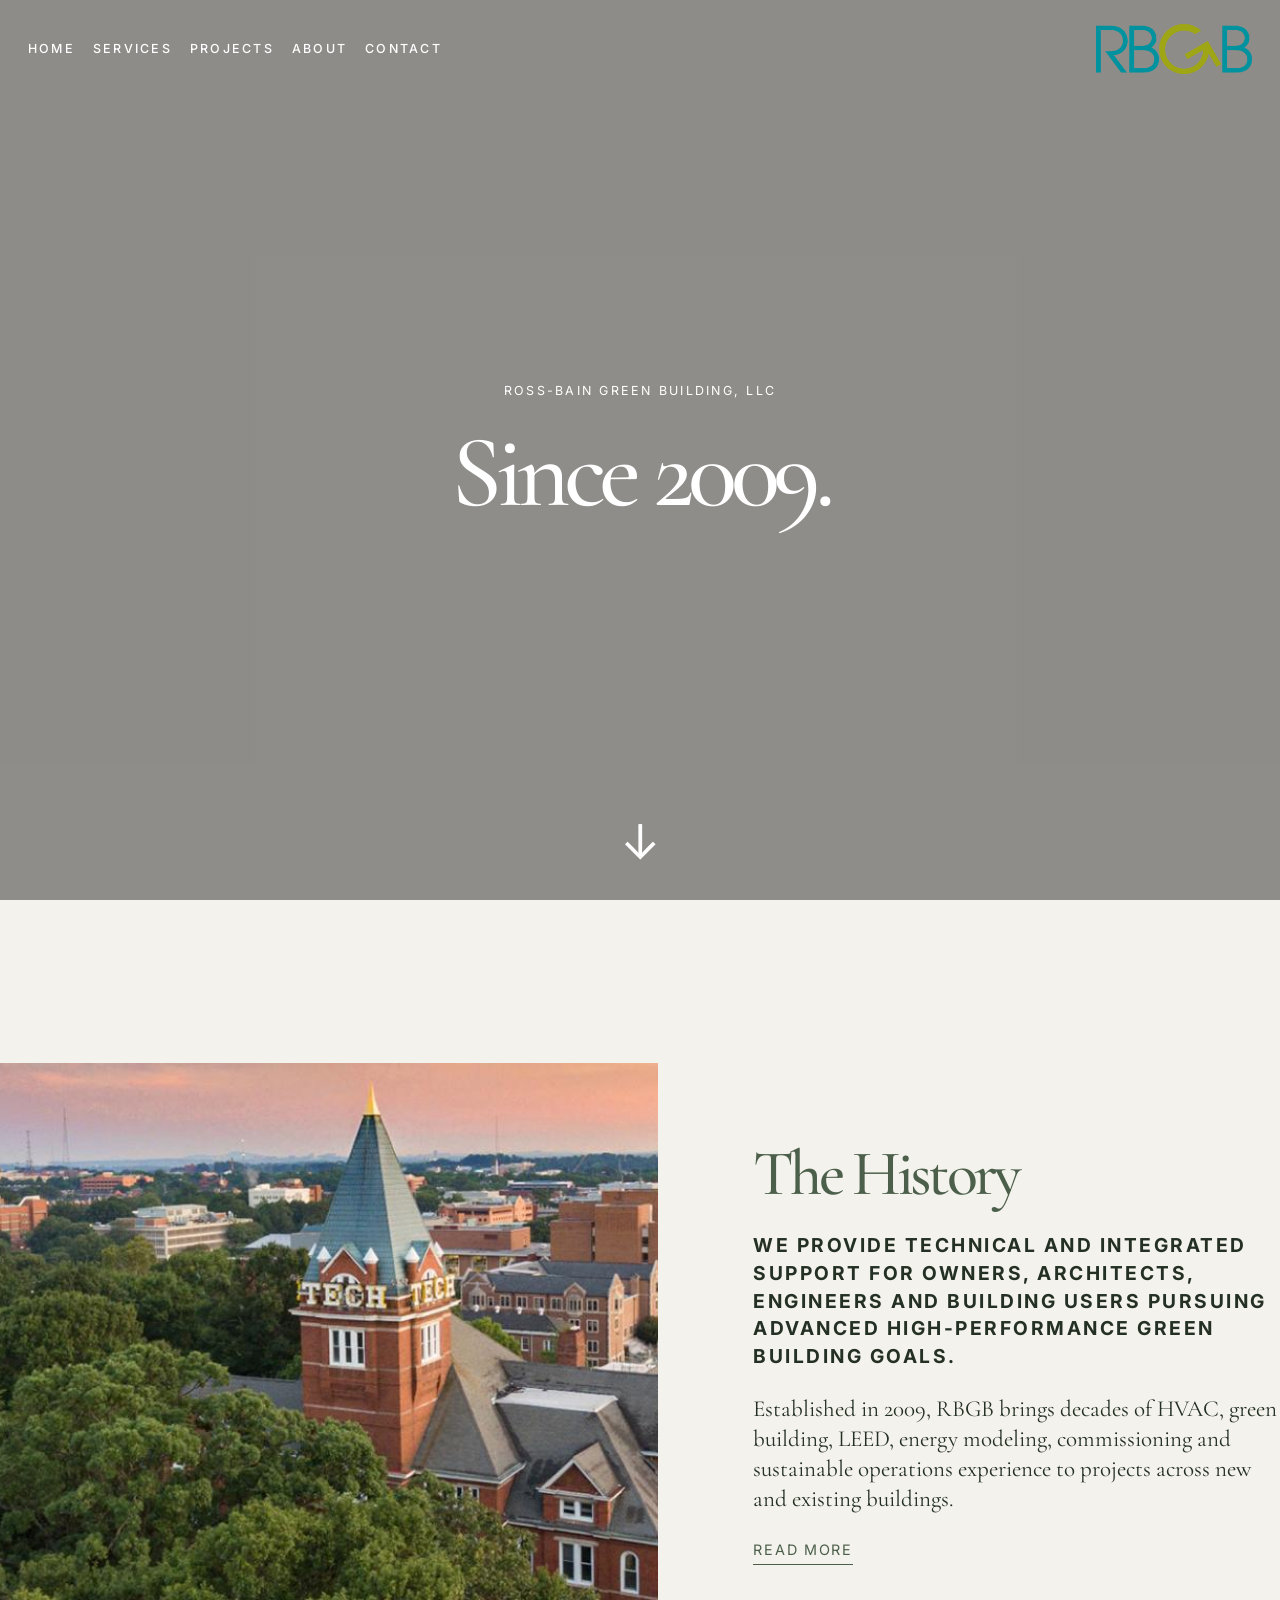
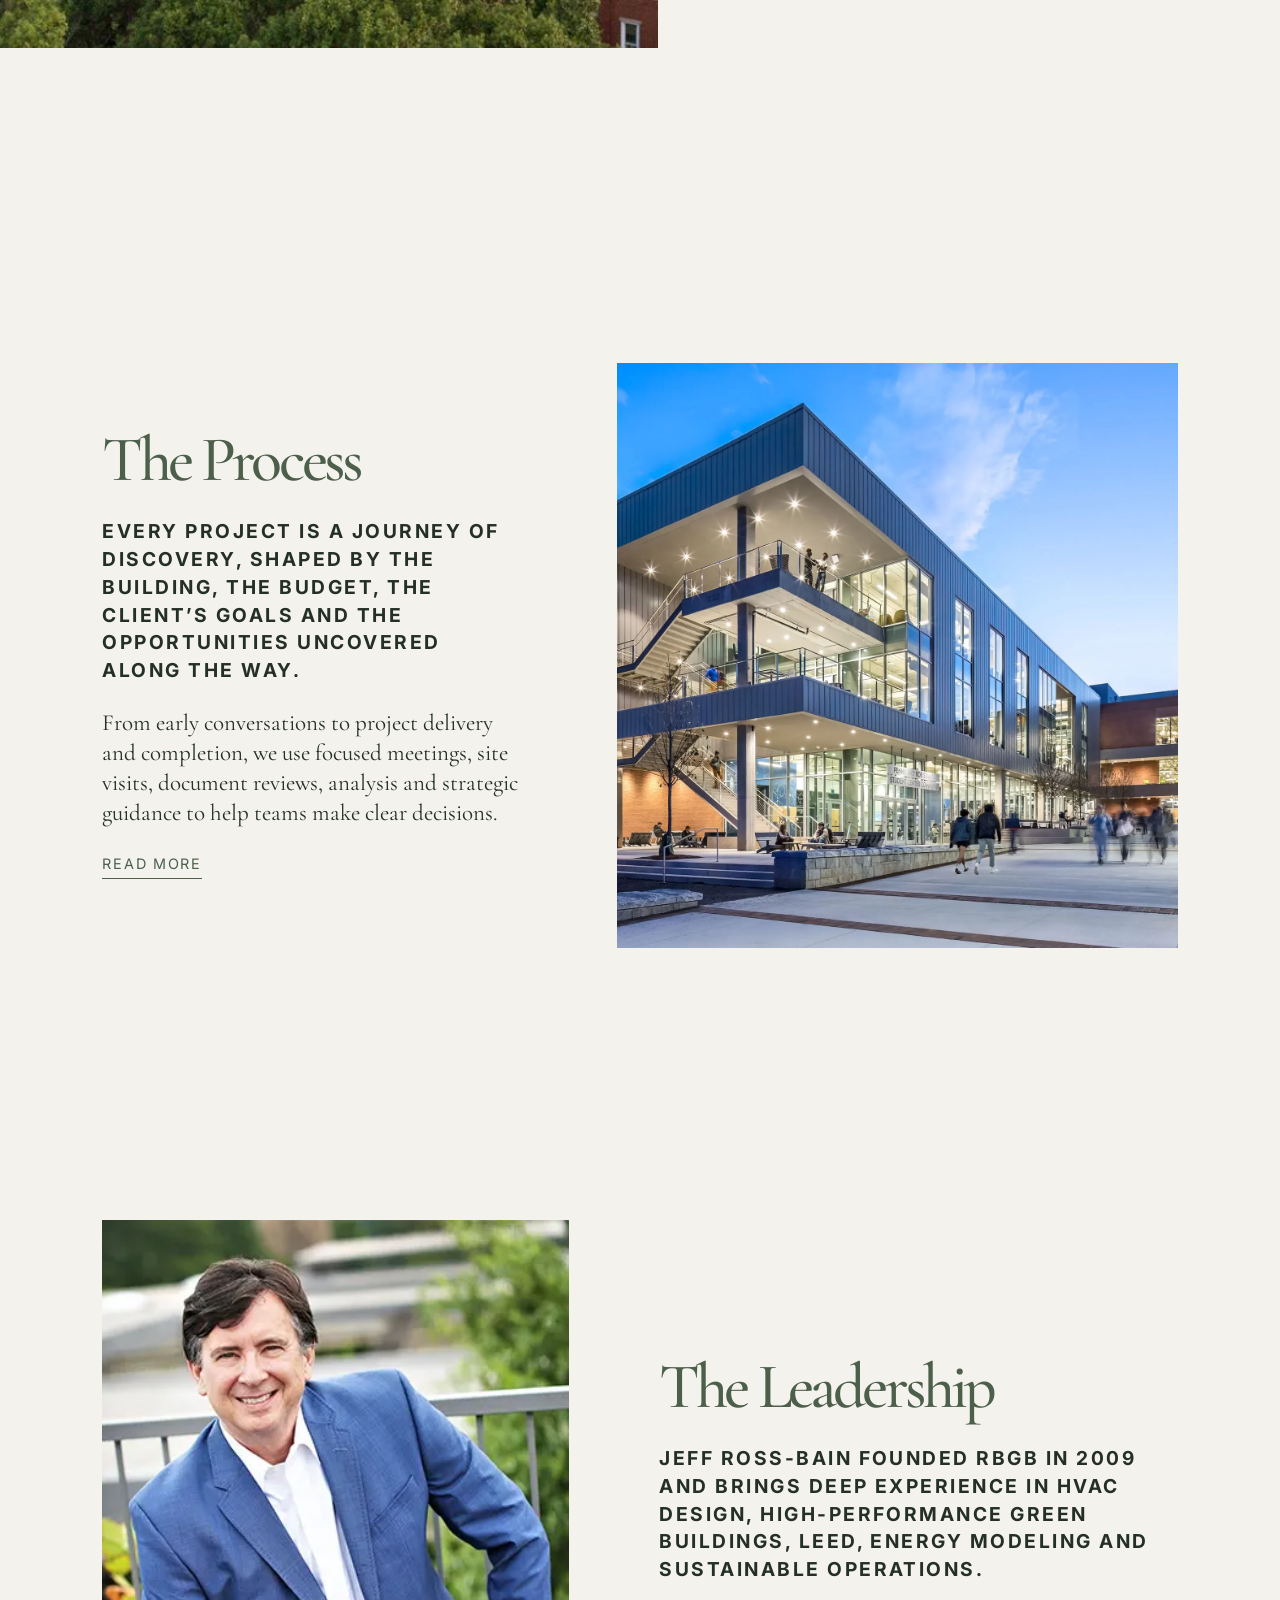
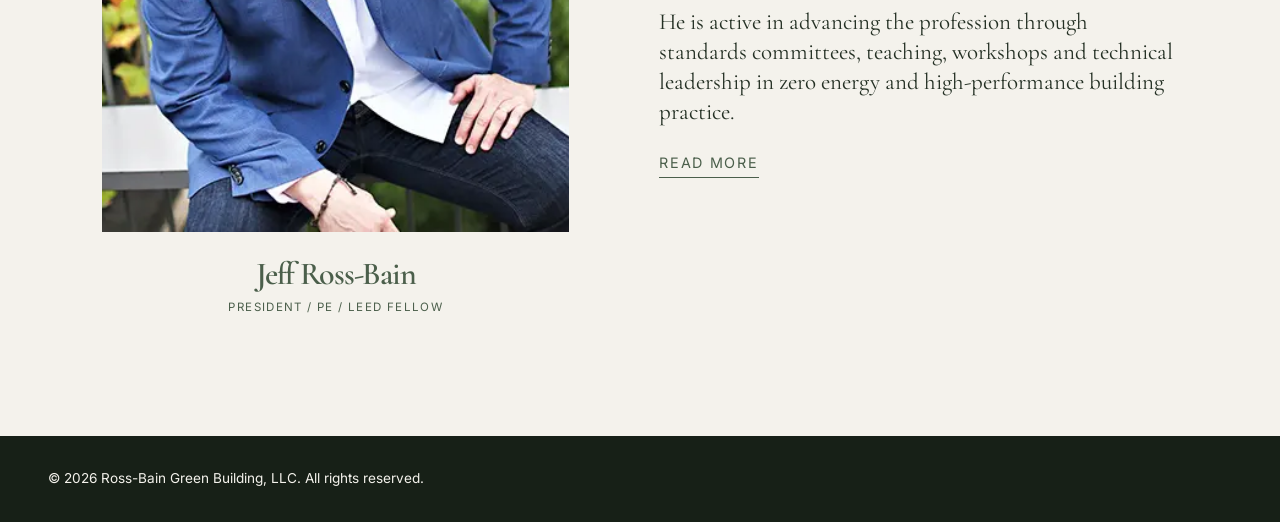
==== commit 97dccf56: "update about.html" ====
--- a/about.html
+++ b/about.html
@@ -42,7 +42,7 @@
       <div class="hero-dark-overlay"></div>
 
       <div class="about-hero-title">
-        <p class="section-kicker hero-kicker">About</p>
+        <p class="section-kicker hero-kicker">Ross-Bain Green Building, LLC</p>
         <h1>Since 2009.</h1>
       </div>
 
@@ -56,10 +56,6 @@
     <section class="about-editorial-section" id="about-history">
       <div class="about-large-image">
         <img src="assets/images/main-campus.jpg" alt="Office or building consulting placeholder">
-      </div>
-
-      <div class="about-small-image">
-        <img src="assets/images/visit-tech.png" alt="Team collaboration placeholder">
       </div>
 
       <div class="about-copy-block">
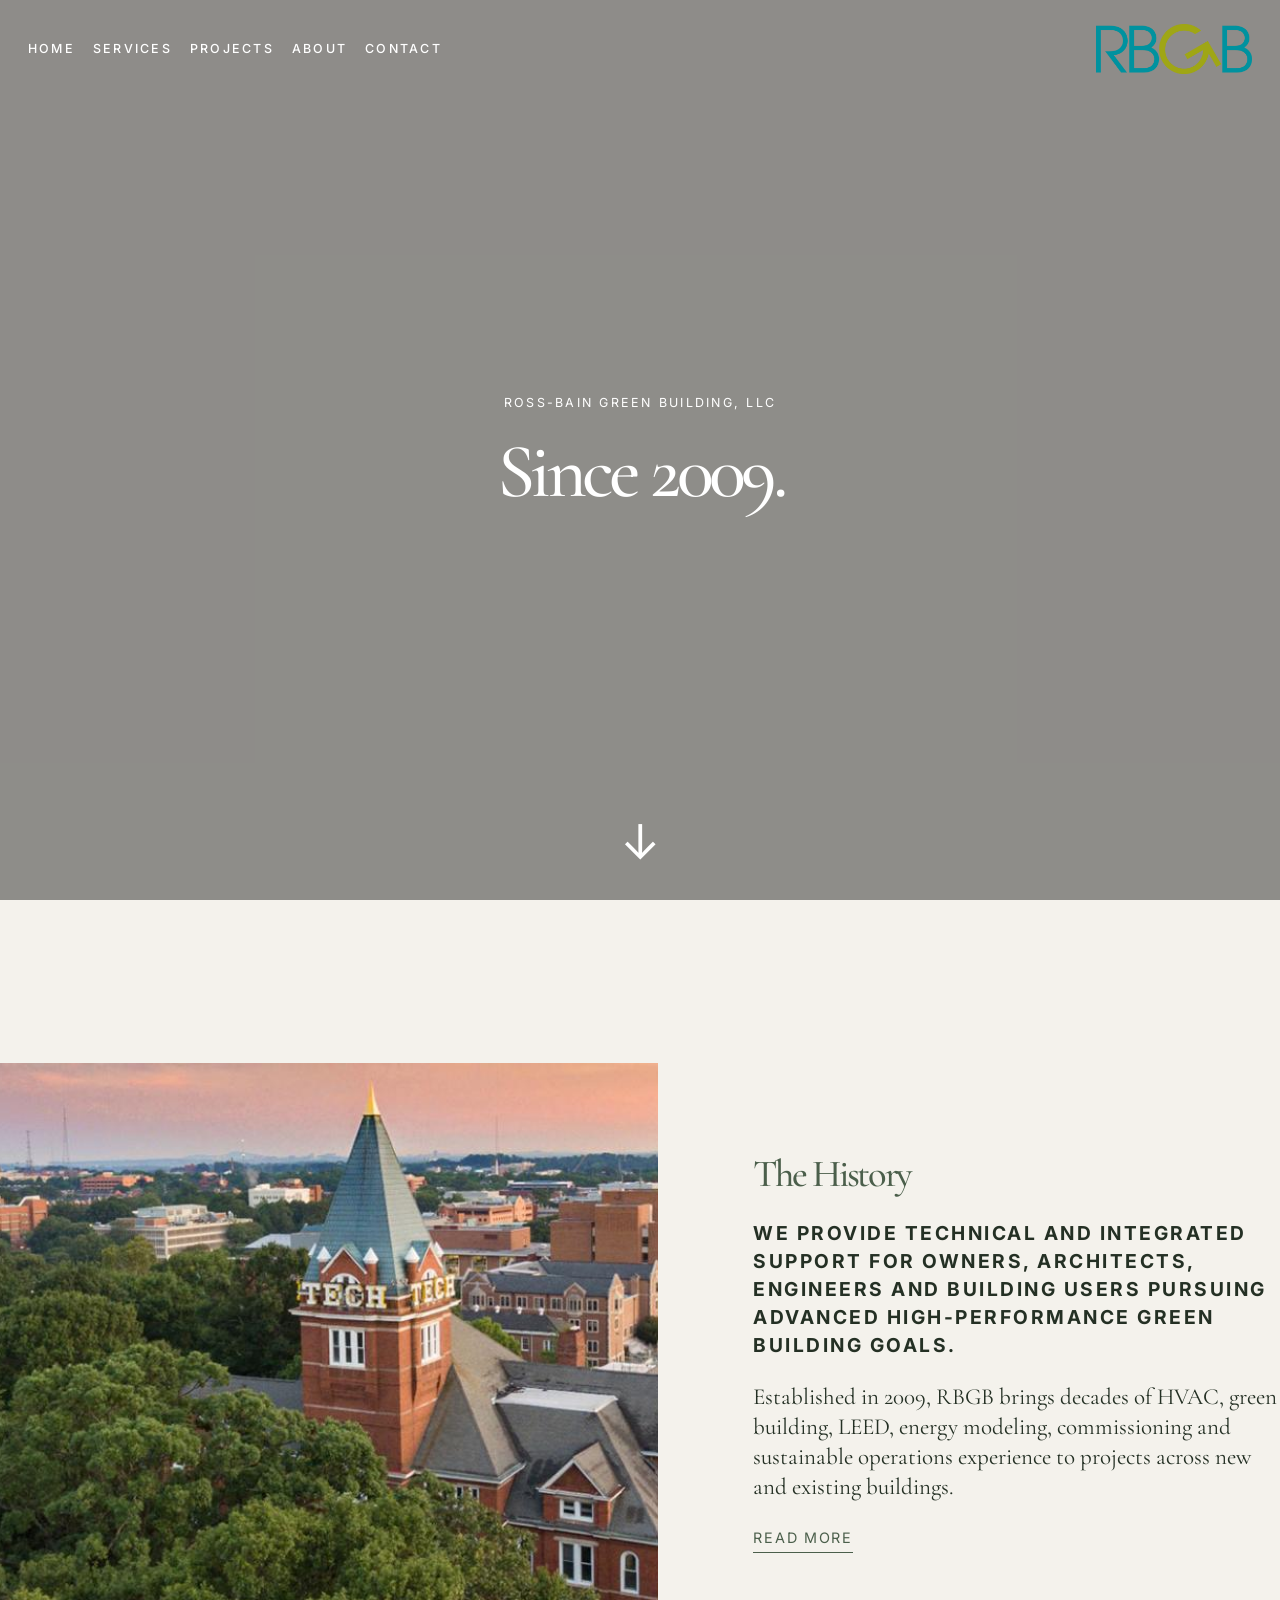
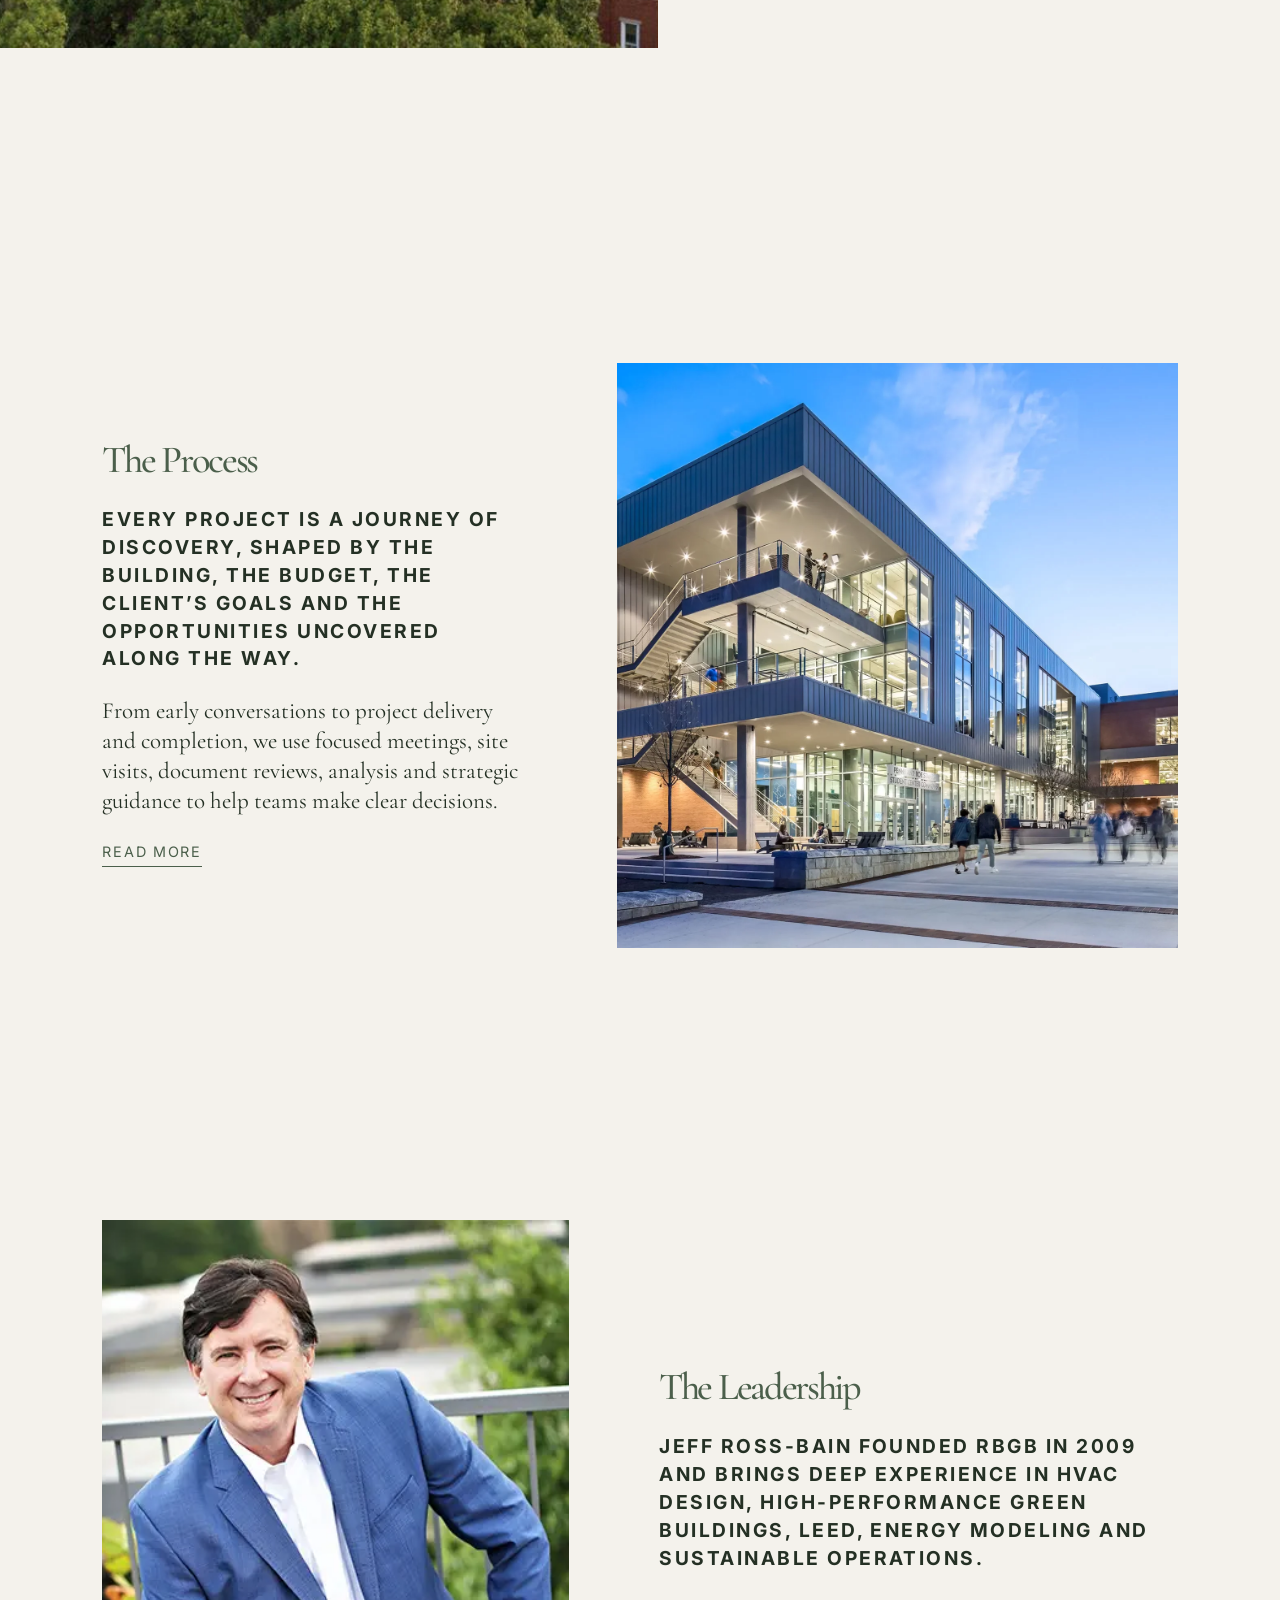
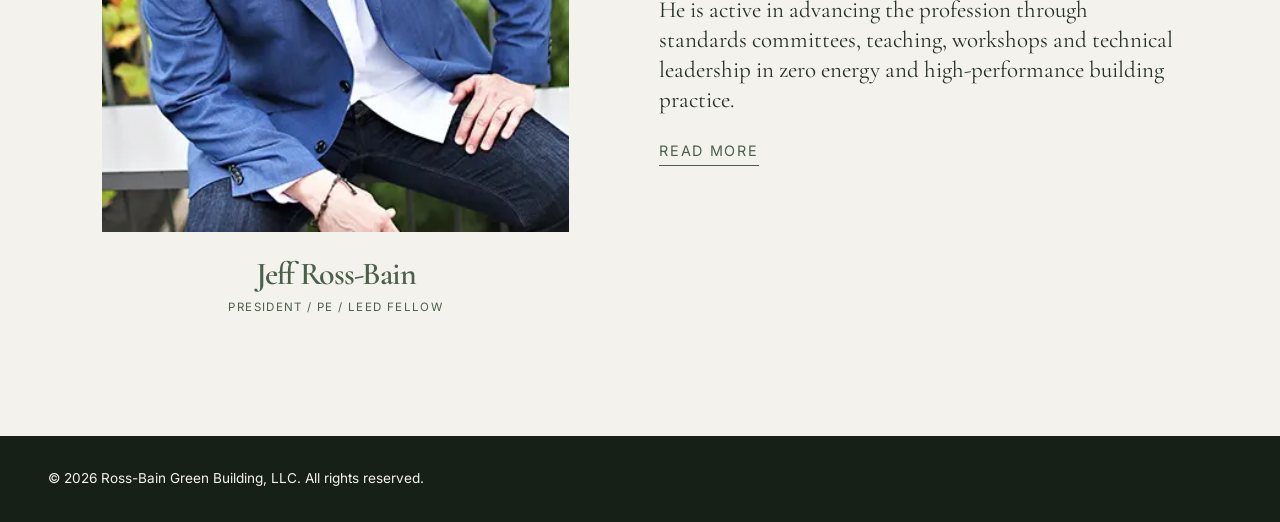
==== commit 0bc51d3f: "favicon update" ====
--- a/about.html
+++ b/about.html
@@ -5,7 +5,7 @@
   <meta name="viewport" content="width=device-width, initial-scale=1.0" />
 
   <title>About | RBGB</title>
-
+  <link rel="icon" type="image/webp" href="assets/images/rbgb-logo.webp">
   <link rel="stylesheet" href="css/style.css" />
 
   <link rel="preconnect" href="https://fonts.googleapis.com">
--- a/css/style.css
+++ b/css/style.css
@@ -449,7 +449,7 @@
   position: relative;
   min-height: 130px;
   font-family: "Cormorant Garamond", Georgia, serif;
-  font-size: clamp(3.5rem, 8vw, 8rem);
+  font-size: clamp(2rem, 6vw, 6rem);
   font-weight: 500;
   line-height: 0.95;
   letter-spacing: -0.055em;
@@ -521,7 +521,7 @@
 
 .editorial-text h2 {
   font-family: "Cormorant Garamond", Georgia, serif;
-  font-size: clamp(2.4rem, 4.4vw, 4.7rem);
+  font-size: clamp(2rem, 3vw, 3rem);
   line-height: 0.98;
   font-weight: 500;
   letter-spacing: -0.055em;
@@ -582,7 +582,7 @@
   border-right: 2px solid rgba(75, 95, 75, 0.45);
   border-bottom: 2px solid rgba(75, 95, 75, 0.45);
   font-family: "Cormorant Garamond", Georgia, serif;
-  font-size: clamp(1.8rem, 3vw, 3.1rem);
+  font-size: clamp(2rem, 3vw, 3rem);
   line-height: 1;
   letter-spacing: -0.04em;
   color: #4b5f4b;
@@ -606,7 +606,7 @@
 .organizations-section h2 {
   text-align: center;
   font-family: "Cormorant Garamond", Georgia, serif;
-  font-size: clamp(2.2rem, 4vw, 4rem);
+  font-size: clamp(2rem, 3vw, 3rem);
   font-weight: 500;
   letter-spacing: -0.04em;
   color: #4b5f4b;
@@ -633,7 +633,7 @@
   display: flex;
   align-items: center;
   justify-content: center;
-  min-width: 220px;
+  min-width: 250px;
   height: 110px;
   padding: 20px;
   overflow: visible;
@@ -874,7 +874,7 @@
 
 .service-heading-button h2 {
   font-family: "Cormorant Garamond", Georgia, serif;
-  font-size: clamp(3rem, 5vw, 5.7rem);
+  font-size: clamp(3rem, 3vw, 3rem);
   line-height: 0.95;
   letter-spacing: -0.055em;
   color: #4b5f4b;
@@ -1076,7 +1076,7 @@
 
 .projects-intro h1 {
   font-family: "Cormorant Garamond", Georgia, serif;
-  font-size: clamp(3rem, 6vw, 6.5rem);
+  font-size: clamp(2rem, 3vw, 3rem);
   line-height: 0.95;
   letter-spacing: -0.055em;
   font-weight: 500;
@@ -1197,7 +1197,7 @@
 
 .project-detail-copy h1 {
   font-family: "Cormorant Garamond", Georgia, serif;
-  font-size: clamp(3.6rem, 6vw, 7.4rem);
+  font-size: clamp(2rem, 3vw, 3rem);
   line-height: 0.9;
   letter-spacing: -0.065em;
   font-weight: 500;
@@ -1308,7 +1308,7 @@
 
 .about-hero-title h1 {
   font-family: "Cormorant Garamond", Georgia, serif;
-  font-size: clamp(4rem, 8vw, 8rem);
+  font-size: clamp(2rem, 6vw, 6rem);
   font-weight: 500;
   line-height: 0.92;
   letter-spacing: -0.06em;
@@ -1379,7 +1379,7 @@
 
 .about-heading-button h2 {
   font-family: "Cormorant Garamond", Georgia, serif;
-  font-size: clamp(3.4rem, 5vw, 6rem);
+  font-size: clamp(2rem, 3vw, 3rem);
   line-height: 0.92;
   letter-spacing: -0.06em;
   font-weight: 500;
@@ -1511,4 +1511,153 @@
   .leadership-image-button img {
     height: 430px;
   }
+}
+
+/* ================================
+   CONTACT PAGE — STUDIO STYLE
+================================ */
+
+.contact-page {
+  background: #f4f2ec;
+  color: #4b5f4b;
+  padding: 130px 0 120px;
+}
+
+.contact-hero {
+  width: min(980px, 90vw);
+  margin: 0 auto 95px;
+  text-align: center;
+}
+
+.contact-hero h1 {
+  font-family: "Cormorant Garamond", Georgia, serif;
+  font-size: clamp(2rem, 3vw, 3rem);
+  line-height: 0.95;
+  letter-spacing: -0.055em;
+  font-weight: 500;
+  color: #4b5f4b;
+}
+
+.contact-office-section {
+  width: min(1320px, 90vw);
+  margin: 0 auto 120px;
+  display: grid;
+  grid-template-columns: 0.85fr 1.15fr;
+  gap: 80px;
+  align-items: center;
+}
+
+.contact-office-section.reverse {
+  grid-template-columns: 1.15fr 0.85fr;
+}
+
+.contact-office-section.reverse .contact-details-block {
+  order: 2;
+}
+
+.contact-office-section.reverse .contact-map-window {
+  order: 1;
+}
+
+.contact-details-block {
+  text-align: center;
+}
+
+.contact-label {
+  font-family: "Inter", Arial, sans-serif;
+  text-transform: uppercase;
+  letter-spacing: 0.18em;
+  font-size: 0.78rem;
+  line-height: 1.7;
+  font-weight: 600;
+  color: #4b5f4b;
+  margin-bottom: 24px;
+}
+
+.contact-details-block h2,
+.contact-info-item h2 {
+  font-family: "Cormorant Garamond", Georgia, serif;
+  font-size: clamp(2rem, 2vw, 2rem);
+  line-height: 1.12;
+  letter-spacing: -0.035em;
+  font-weight: 500;
+  color: #4b5f4b;
+}
+
+.contact-phone {
+  margin-top: 28px;
+  font-family: "Cormorant Garamond", Georgia, serif;
+  font-size: clamp(1.5rem, 1.5vw, 1.5rem);
+  line-height: 1.15;
+  color: #4b5f4b;
+}
+
+.contact-page a {
+  color: inherit;
+  text-decoration: none;
+}
+
+.contact-page a:hover {
+  opacity: 0.58;
+}
+
+.contact-map-window {
+  height: 460px;
+  background: #e7e2d6;
+  overflow: hidden;
+  border-radius: 2px;
+  box-shadow: 0 18px 60px rgba(23, 32, 23, 0.08);
+}
+
+.contact-info-list {
+  width: min(900px, 90vw);
+  margin: 20px auto 0;
+  text-align: center;
+}
+
+.contact-info-item {
+  margin-bottom: 70px;
+}
+
+.social-links {
+  display: flex;
+  flex-direction: column;
+  gap: 8px;
+  align-items: center;
+}
+
+.social-links a {
+  font-family: "Cormorant Garamond", Georgia, serif;
+  font-size: clamp(2rem, 2vw, 2rem);
+  line-height: 1.1;
+  color: #4b5f4b;
+}
+
+
+/* Responsive contact page */
+
+@media (max-width: 950px) {
+  .contact-page {
+    padding-top: 120px;
+  }
+
+  .contact-office-section,
+  .contact-office-section.reverse {
+    grid-template-columns: 1fr;
+    gap: 34px;
+    margin-bottom: 90px;
+  }
+
+  .contact-office-section.reverse .contact-details-block,
+  .contact-office-section.reverse .contact-map-window {
+    order: initial;
+  }
+
+  .contact-map-window {
+    height: 360px;
+  }
+
+  .contact-info-item {
+    margin-bottom: 58px;
+  }
 }
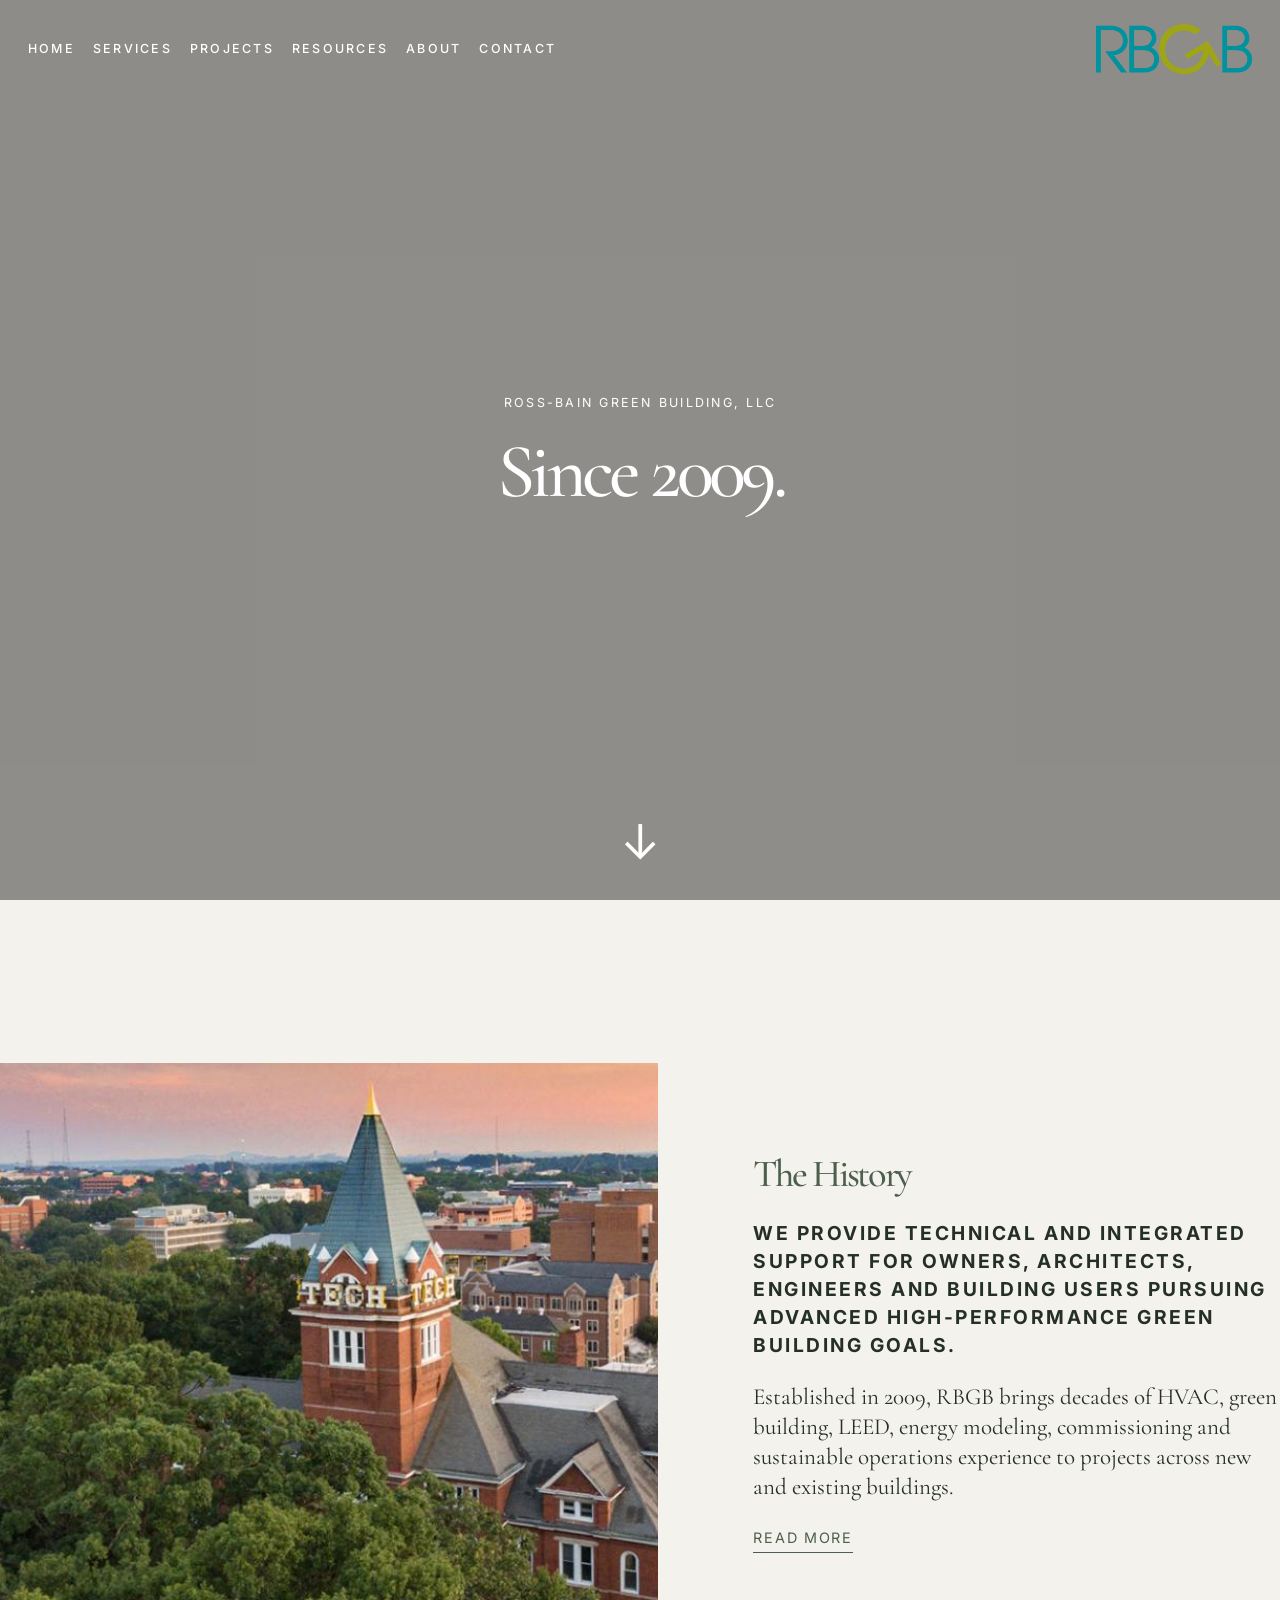
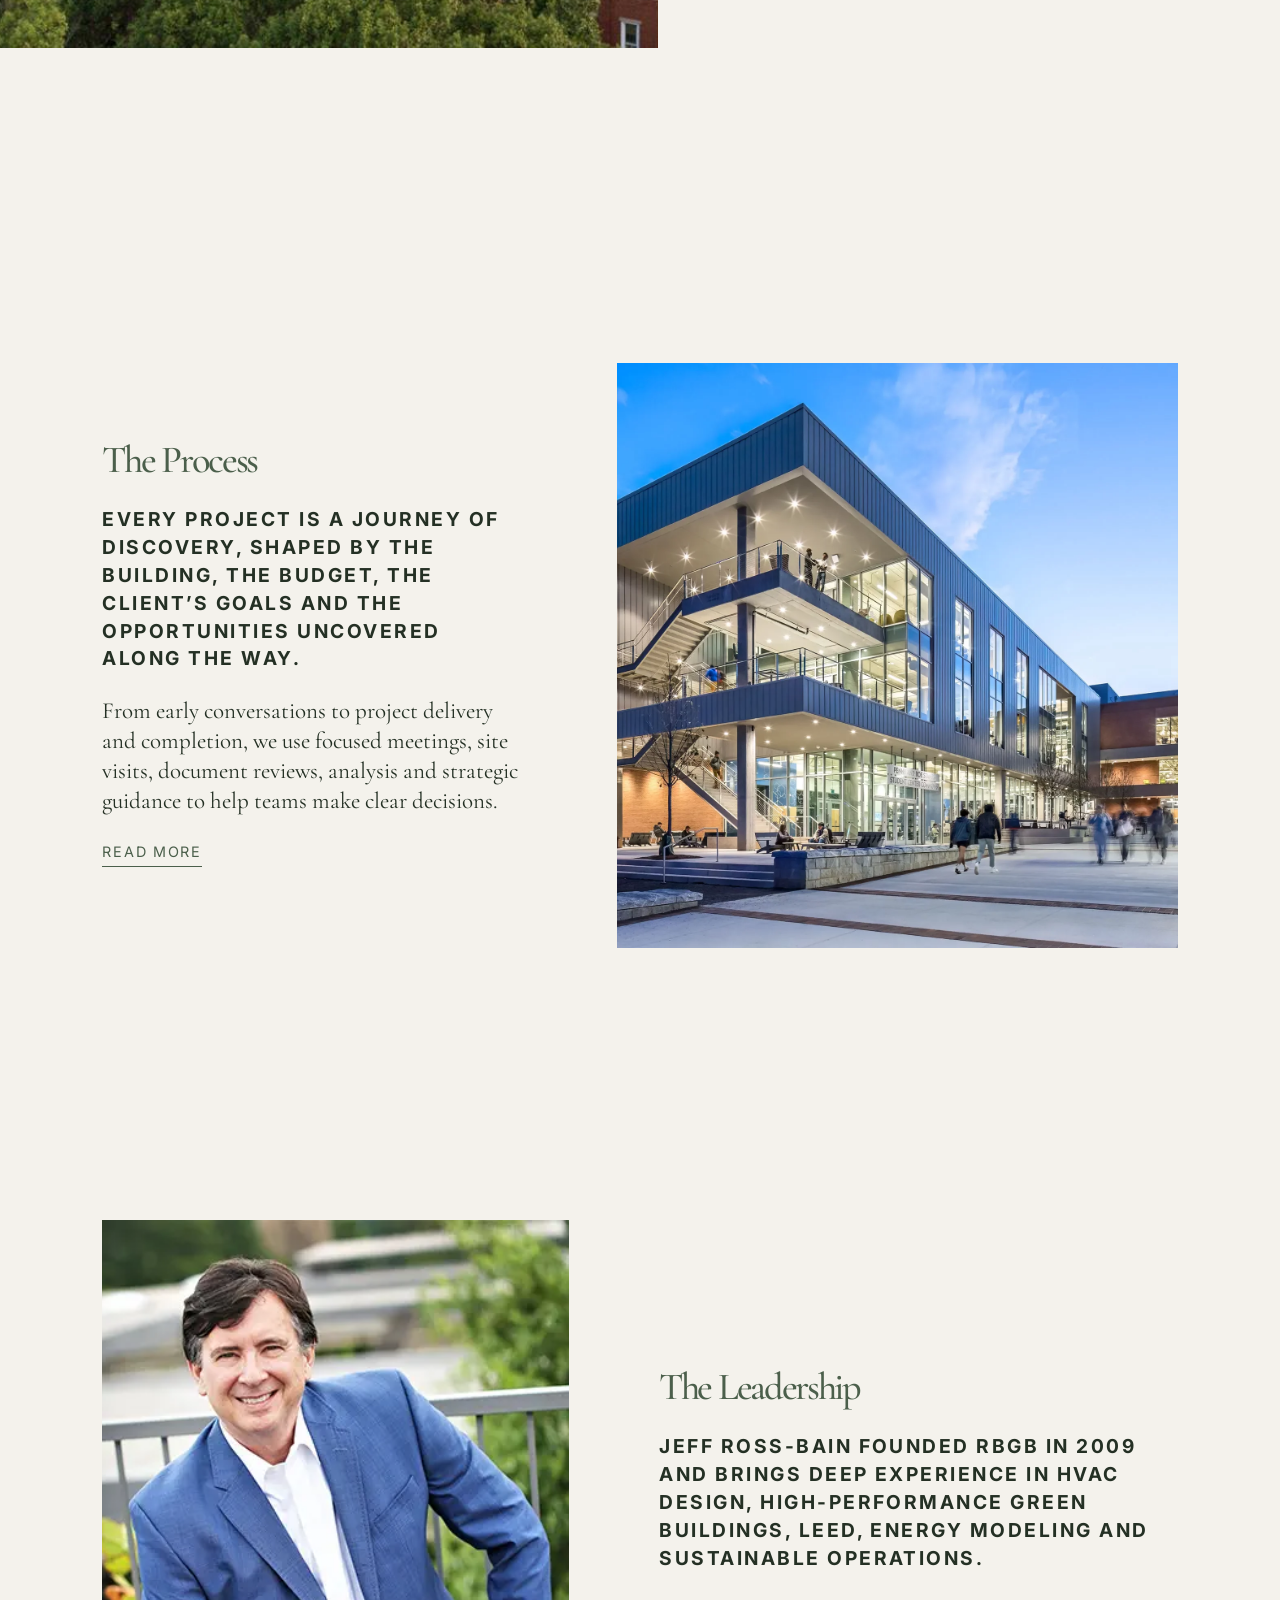
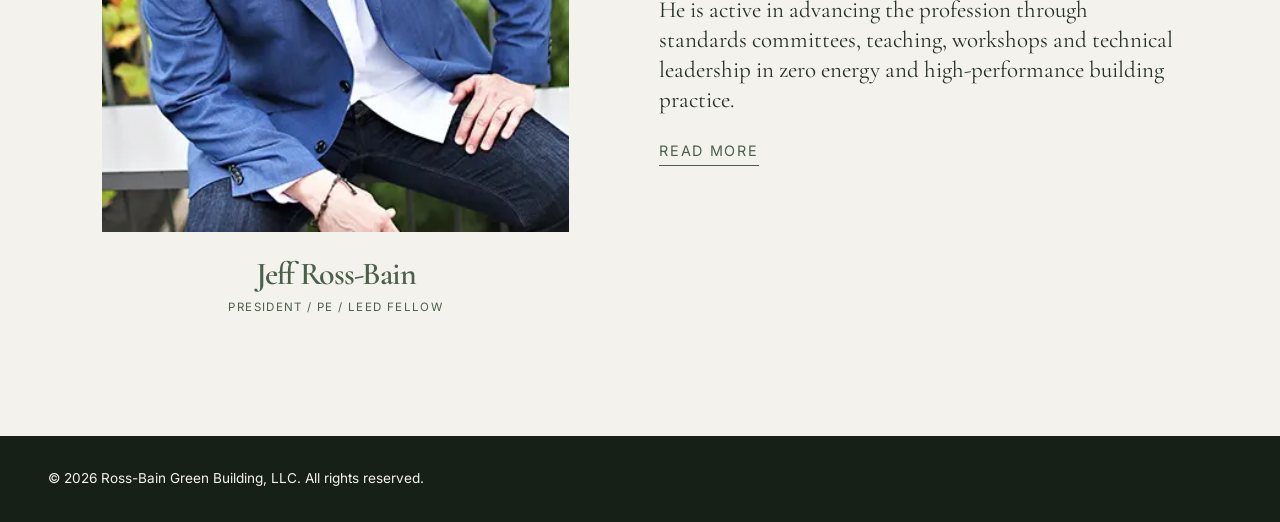
==== commit abcfff40: "update resources .html" ====
--- a/about.html
+++ b/about.html
@@ -5,7 +5,7 @@
   <meta name="viewport" content="width=device-width, initial-scale=1.0" />
 
   <title>About | RBGB</title>
-  <link rel="icon" type="image/webp" href="assets/images/rbgb-logo.webp">
+  <link rel="icon" type="image/png" href="assets/images/android-chrome-512x512.png">
   <link rel="stylesheet" href="css/style.css" />
 
   <link rel="preconnect" href="https://fonts.googleapis.com">
@@ -21,6 +21,7 @@
       <a href="index.html">Home</a>
       <a href="services.html">Services</a>
       <a href="projects.html">Projects</a>
+      <a href="resources.html">Resources</a>
       <a href="about.html" class="active-nav">About</a>
       <a href="contact.html">Contact</a>
     </nav>
--- a/css/style.css
+++ b/css/style.css
@@ -1660,4 +1660,571 @@
   .contact-info-item {
     margin-bottom: 58px;
   }
+}
+
+/* ================================
+   RESOURCES PAGE — COURSE LIBRARY
+================================ */
+
+.resources-page {
+  background: #f4f2ec;
+  color: #4b5f4b;
+  padding: 130px 0 120px;
+}
+
+.resources-hero {
+  width: min(1050px, 90vw);
+  margin: 0 auto 90px;
+  text-align: center;
+}
+
+.resources-hero h1 {
+  font-family: "Cormorant Garamond", Georgia, serif;
+  font-size: clamp(3.4rem, 7vw, 7rem);
+  line-height: 0.92;
+  letter-spacing: -0.06em;
+  font-weight: 500;
+  color: #4b5f4b;
+  margin-bottom: 30px;
+}
+
+.resources-hero p {
+  max-width: 760px;
+  margin: 0 auto;
+  font-family: "Cormorant Garamond", Georgia, serif;
+  font-size: clamp(1.4rem, 2vw, 2rem);
+  line-height: 1.3;
+  color: #243024;
+}
+
+
+/* Resource library cards */
+
+.resource-library {
+  width: min(1420px, 90vw);
+  margin: 0 auto 140px;
+  display: grid;
+  grid-template-columns: repeat(3, 1fr);
+  gap: 34px;
+}
+
+.resource-card {
+  display: block;
+  background: #ebe7dc;
+  color: #4b5f4b;
+  transition: transform 350ms ease, background 350ms ease;
+}
+
+.resource-card:hover {
+  transform: translateY(-8px);
+  background: #e3dece;
+}
+
+.resource-card img {
+  width: 100%;
+  height: 270px;
+  object-fit: cover;
+}
+
+.resource-card-copy {
+  padding: 30px;
+}
+
+.resource-type {
+  font-family: "Inter", Arial, sans-serif;
+  text-transform: uppercase;
+  letter-spacing: 0.16em;
+  font-size: 0.72rem;
+  line-height: 1.6;
+  font-weight: 700;
+  color: #4b5f4b;
+  margin-bottom: 14px;
+}
+
+.resource-card h2 {
+  font-family: "Cormorant Garamond", Georgia, serif;
+  font-size: clamp(2rem, 3vw, 3.2rem);
+  line-height: 0.95;
+  letter-spacing: -0.045em;
+  font-weight: 500;
+  color: #4b5f4b;
+  margin-bottom: 18px;
+}
+
+.resource-card p {
+  font-family: "Cormorant Garamond", Georgia, serif;
+  font-size: 1.35rem;
+  line-height: 1.3;
+  color: #243024;
+}
+
+.featured-resource {
+  grid-column: span 2;
+}
+
+.featured-resource img {
+  height: 360px;
+}
+
+
+/* Course detail section */
+
+.course-detail-section {
+  width: min(1280px, 90vw);
+  margin: 0 auto;
+  padding-top: 110px;
+  scroll-margin-top: 95px;
+  border-top: 1px solid rgba(75, 95, 75, 0.25);
+}
+
+.course-detail-intro {
+  max-width: 900px;
+  margin-bottom: 70px;
+}
+
+.course-detail-intro h2 {
+  font-family: "Cormorant Garamond", Georgia, serif;
+  font-size: clamp(3.4rem, 6vw, 6.8rem);
+  line-height: 0.92;
+  letter-spacing: -0.06em;
+  font-weight: 500;
+  color: #4b5f4b;
+  margin-bottom: 30px;
+}
+
+.course-detail-intro p {
+  font-family: "Cormorant Garamond", Georgia, serif;
+  font-size: clamp(1.45rem, 2vw, 2rem);
+  line-height: 1.3;
+  color: #243024;
+}
+
+.course-overview-grid {
+  display: grid;
+  grid-template-columns: repeat(3, 1fr);
+  gap: 1px;
+  background: rgba(75, 95, 75, 0.25);
+  margin-bottom: 90px;
+}
+
+.course-overview-card {
+  background: #f4f2ec;
+  padding: 34px;
+}
+
+.course-overview-card h3 {
+  font-family: "Cormorant Garamond", Georgia, serif;
+  font-size: clamp(1.9rem, 2.6vw, 3rem);
+  line-height: 1;
+  letter-spacing: -0.04em;
+  font-weight: 500;
+  color: #4b5f4b;
+  margin-bottom: 18px;
+}
+
+.course-overview-card p {
+  font-family: "Cormorant Garamond", Georgia, serif;
+  font-size: 1.3rem;
+  line-height: 1.3;
+  color: #243024;
+}
+
+
+/* Course modules */
+
+.course-module-list {
+  display: grid;
+  gap: 0;
+  border-top: 1px solid rgba(75, 95, 75, 0.25);
+}
+
+.course-module {
+  display: grid;
+  grid-template-columns: 120px 1fr;
+  gap: 40px;
+  padding: 38px 0;
+  border-bottom: 1px solid rgba(75, 95, 75, 0.25);
+}
+
+.course-module span {
+  font-family: "Inter", Arial, sans-serif;
+  font-size: 0.78rem;
+  letter-spacing: 0.18em;
+  color: #4b5f4b;
+  padding-top: 8px;
+}
+
+.course-module h3 {
+  font-family: "Cormorant Garamond", Georgia, serif;
+  font-size: clamp(2rem, 3vw, 3.5rem);
+  line-height: 1;
+  letter-spacing: -0.045em;
+  font-weight: 500;
+  color: #4b5f4b;
+  margin-bottom: 14px;
+}
+
+.course-module p {
+  font-family: "Cormorant Garamond", Georgia, serif;
+  font-size: 1.35rem;
+  line-height: 1.32;
+  color: #243024;
+  max-width: 780px;
+  margin-bottom: 18px;
+}
+
+.course-module a {
+  display: inline-block;
+  font-family: "Inter", Arial, sans-serif;
+  text-transform: uppercase;
+  letter-spacing: 0.14em;
+  font-size: 0.74rem;
+  color: #4b5f4b;
+  border-bottom: 1px solid #4b5f4b;
+  padding-bottom: 5px;
+}
+
+.course-module a:hover {
+  opacity: 0.6;
+}
+
+
+/* Responsive resources page */
+
+@media (max-width: 950px) {
+  .resources-page {
+    padding-top: 120px;
+  }
+
+  .resource-library {
+    grid-template-columns: 1fr;
+  }
+
+  .featured-resource {
+    grid-column: auto;
+  }
+
+  .featured-resource img,
+  .resource-card img {
+    height: 300px;
+  }
+
+  .course-overview-grid {
+    grid-template-columns: 1fr;
+  }
+
+  .course-module {
+    grid-template-columns: 1fr;
+    gap: 12px;
+  }
+}
+
+/* ================================
+   INDIVIDUAL RESOURCE / LESSON PAGE
+================================ */
+
+.lesson-page {
+  background: #f4f2ec;
+  color: #4b5f4b;
+  padding: 130px 0 110px;
+}
+
+.lesson-hero {
+  width: min(1100px, 90vw);
+  margin: 0 auto 95px;
+  text-align: center;
+}
+
+.lesson-hero h1 {
+  font-family: "Cormorant Garamond", Georgia, serif;
+  font-size: clamp(4rem, 8vw, 8rem);
+  line-height: 0.88;
+  letter-spacing: -0.065em;
+  font-weight: 500;
+  color: #4b5f4b;
+  margin-bottom: 32px;
+}
+
+.lesson-hero p {
+  max-width: 820px;
+  margin: 0 auto;
+  font-family: "Cormorant Garamond", Georgia, serif;
+  font-size: clamp(1.45rem, 2vw, 2.1rem);
+  line-height: 1.3;
+  color: #243024;
+}
+
+.lesson-hero-meta {
+  margin-top: 38px;
+  display: flex;
+  flex-wrap: wrap;
+  justify-content: center;
+  gap: 12px;
+}
+
+.lesson-hero-meta span {
+  border: 1px solid rgba(75, 95, 75, 0.3);
+  border-radius: 999px;
+  padding: 10px 16px;
+  font-family: "Inter", Arial, sans-serif;
+  text-transform: uppercase;
+  letter-spacing: 0.14em;
+  font-size: 0.68rem;
+  font-weight: 700;
+}
+
+
+/* Feature section */
+
+.lesson-feature-section {
+  width: min(1320px, 90vw);
+  margin: 0 auto 130px;
+  display: grid;
+  grid-template-columns: 1.05fr 0.95fr;
+  gap: 80px;
+  align-items: center;
+}
+
+.lesson-feature-image img {
+  width: 100%;
+  height: 620px;
+  object-fit: cover;
+}
+
+.lesson-feature-copy h2,
+.lesson-section-heading h2,
+.lesson-checklist-section h2 {
+  font-family: "Cormorant Garamond", Georgia, serif;
+  font-size: clamp(3.2rem, 5.5vw, 6rem);
+  line-height: 0.92;
+  letter-spacing: -0.06em;
+  font-weight: 500;
+  color: #4b5f4b;
+  margin-bottom: 28px;
+}
+
+.lesson-feature-copy p {
+  font-family: "Cormorant Garamond", Georgia, serif;
+  font-size: clamp(1.35rem, 1.8vw, 1.85rem);
+  line-height: 1.32;
+  color: #243024;
+  margin-bottom: 22px;
+}
+
+
+/* Objectives */
+
+.lesson-objectives {
+  width: min(1280px, 90vw);
+  margin: 0 auto 130px;
+  text-align: center;
+}
+
+.lesson-objective-grid {
+  margin-top: 50px;
+  display: grid;
+  grid-template-columns: repeat(3, 1fr);
+  gap: 1px;
+  background: rgba(75, 95, 75, 0.25);
+}
+
+.lesson-objective-grid article {
+  background: #f4f2ec;
+  padding: 38px;
+  text-align: left;
+}
+
+.lesson-objective-grid h3 {
+  font-family: "Cormorant Garamond", Georgia, serif;
+  font-size: clamp(2rem, 3vw, 3.3rem);
+  line-height: 0.95;
+  letter-spacing: -0.045em;
+  font-weight: 500;
+  color: #4b5f4b;
+  margin-bottom: 18px;
+}
+
+.lesson-objective-grid p {
+  font-family: "Cormorant Garamond", Georgia, serif;
+  font-size: 1.3rem;
+  line-height: 1.3;
+  color: #243024;
+}
+
+
+/* Module list */
+
+.lesson-module-section {
+  width: min(1280px, 90vw);
+  margin: 0 auto 130px;
+}
+
+.lesson-section-heading {
+  max-width: 820px;
+  margin-bottom: 70px;
+}
+
+.lesson-module-list {
+  border-top: 1px solid rgba(75, 95, 75, 0.25);
+}
+
+.lesson-module-card {
+  display: grid;
+  grid-template-columns: 120px 1fr;
+  gap: 44px;
+  padding: 42px 0;
+  border-bottom: 1px solid rgba(75, 95, 75, 0.25);
+}
+
+.lesson-module-card span {
+  font-family: "Inter", Arial, sans-serif;
+  text-transform: uppercase;
+  letter-spacing: 0.18em;
+  font-size: 0.78rem;
+  color: #4b5f4b;
+  padding-top: 8px;
+}
+
+.lesson-module-card h3 {
+  font-family: "Cormorant Garamond", Georgia, serif;
+  font-size: clamp(2.2rem, 3.4vw, 3.8rem);
+  line-height: 0.95;
+  letter-spacing: -0.045em;
+  font-weight: 500;
+  color: #4b5f4b;
+  margin-bottom: 16px;
+}
+
+.lesson-module-card p {
+  max-width: 820px;
+  font-family: "Cormorant Garamond", Georgia, serif;
+  font-size: 1.35rem;
+  line-height: 1.32;
+  color: #243024;
+  margin-bottom: 18px;
+}
+
+.lesson-module-card a,
+.back-to-resources {
+  display: inline-block;
+  font-family: "Inter", Arial, sans-serif;
+  text-transform: uppercase;
+  letter-spacing: 0.14em;
+  font-size: 0.74rem;
+  color: #4b5f4b;
+  border-bottom: 1px solid #4b5f4b;
+  padding-bottom: 5px;
+}
+
+.lesson-module-card a:hover,
+.back-to-resources:hover,
+.lesson-download-card:hover {
+  opacity: 0.6;
+}
+
+
+/* Checklist */
+
+.lesson-checklist-section {
+  width: min(1280px, 90vw);
+  margin: 0 auto 130px;
+  display: grid;
+  grid-template-columns: 0.85fr 1.15fr;
+  gap: 80px;
+  align-items: start;
+}
+
+.lesson-checklist {
+  list-style: none;
+  border-top: 1px solid rgba(75, 95, 75, 0.25);
+}
+
+.lesson-checklist li {
+  font-family: "Cormorant Garamond", Georgia, serif;
+  font-size: clamp(1.4rem, 1.8vw, 1.9rem);
+  line-height: 1.25;
+  color: #243024;
+  padding: 22px 0;
+  border-bottom: 1px solid rgba(75, 95, 75, 0.25);
+}
+
+.lesson-checklist li::before {
+  content: "✓";
+  margin-right: 16px;
+  color: #4b5f4b;
+}
+
+
+/* Downloads */
+
+.lesson-downloads-section {
+  width: min(1280px, 90vw);
+  margin: 0 auto 110px;
+  text-align: center;
+}
+
+.lesson-download-grid {
+  margin-top: 48px;
+  display: grid;
+  grid-template-columns: repeat(3, 1fr);
+  gap: 1px;
+  background: rgba(75, 95, 75, 0.25);
+}
+
+.lesson-download-card {
+  background: #ebe7dc;
+  padding: 40px;
+  text-align: left;
+  color: #4b5f4b;
+  transition: opacity 0.25s ease;
+}
+
+.lesson-download-card h3 {
+  font-family: "Cormorant Garamond", Georgia, serif;
+  font-size: clamp(2rem, 3vw, 3.2rem);
+  line-height: 0.95;
+  letter-spacing: -0.045em;
+  font-weight: 500;
+  margin-bottom: 18px;
+}
+
+.lesson-download-card p {
+  font-family: "Cormorant Garamond", Georgia, serif;
+  font-size: 1.3rem;
+  line-height: 1.3;
+  color: #243024;
+}
+
+.lesson-next-section {
+  width: min(1280px, 90vw);
+  margin: 0 auto;
+}
+
+
+/* Responsive lesson page */
+
+@media (max-width: 950px) {
+  .lesson-page {
+    padding-top: 120px;
+  }
+
+  .lesson-feature-section,
+  .lesson-checklist-section {
+    grid-template-columns: 1fr;
+    gap: 42px;
+  }
+
+  .lesson-feature-image img {
+    height: 420px;
+  }
+
+  .lesson-objective-grid,
+  .lesson-download-grid {
+    grid-template-columns: 1fr;
+  }
+
+  .lesson-module-card {
+    grid-template-columns: 1fr;
+    gap: 12px;
+  }
 }
